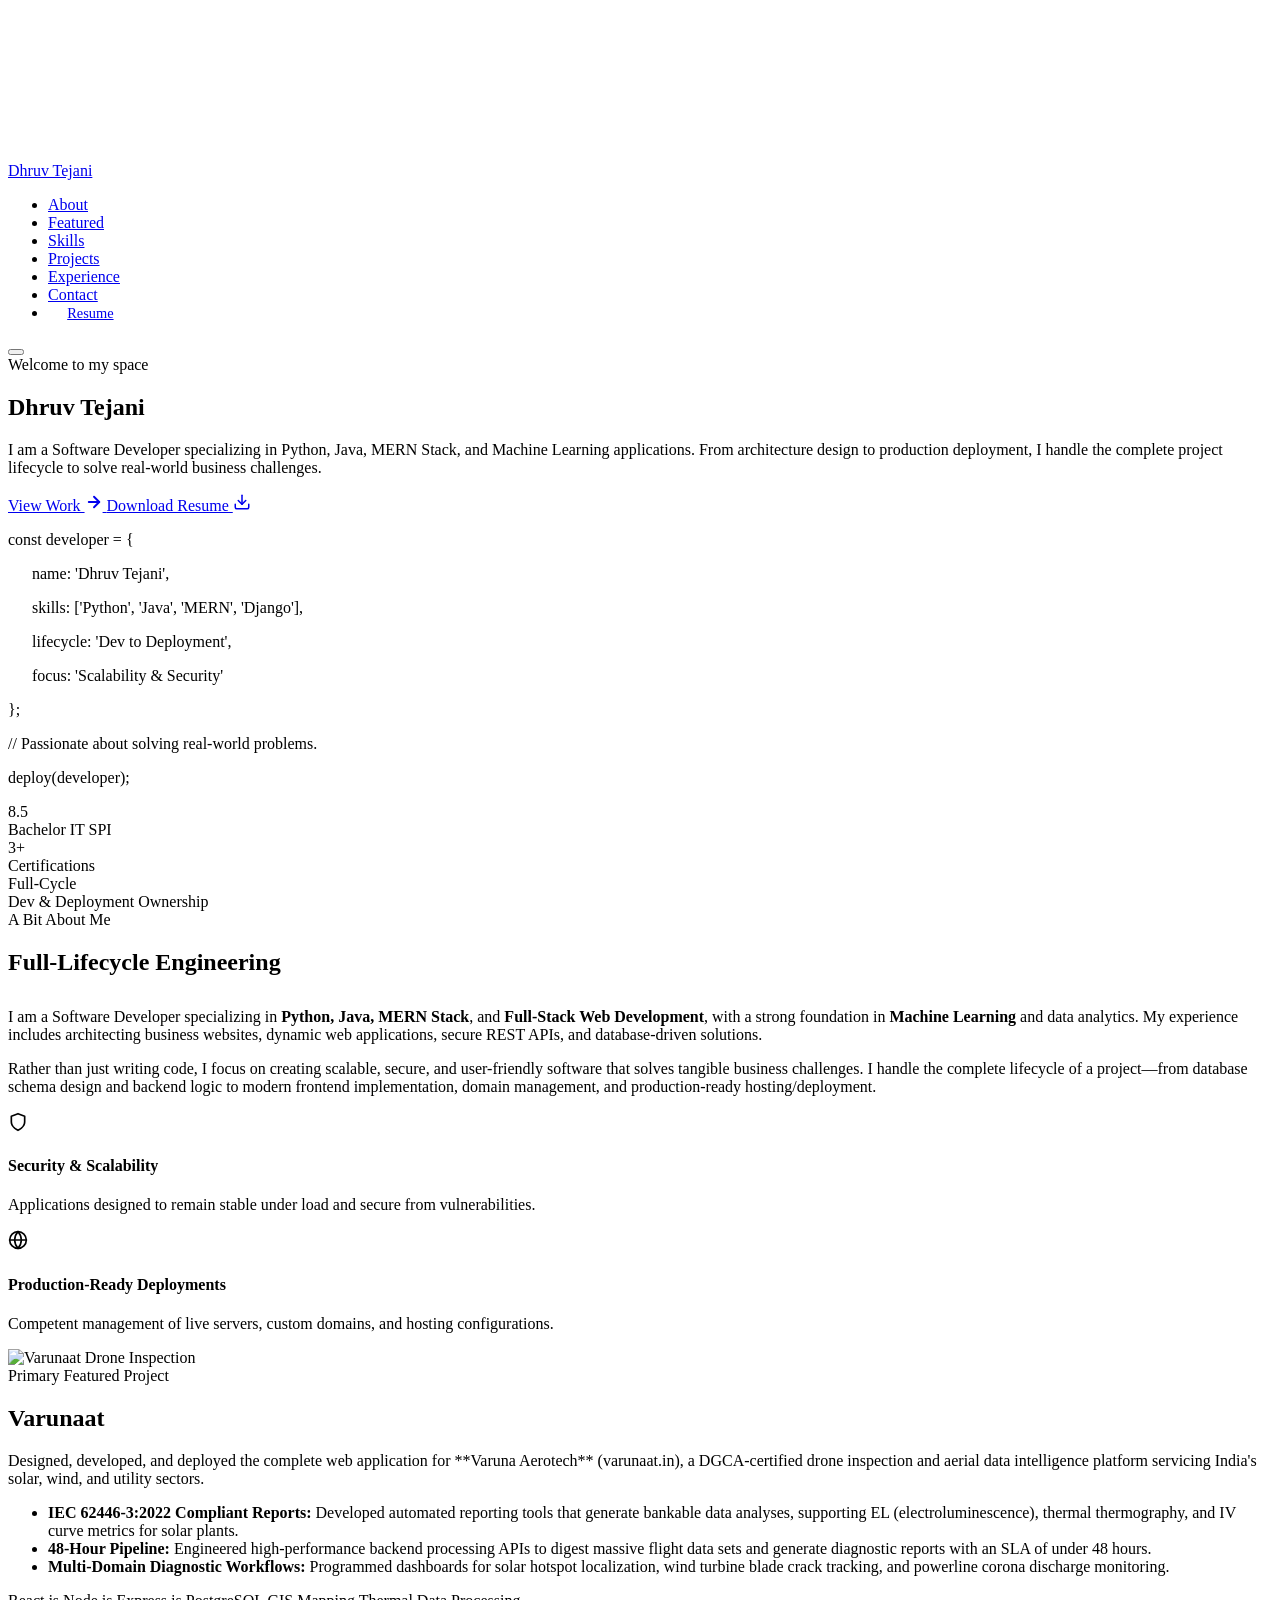
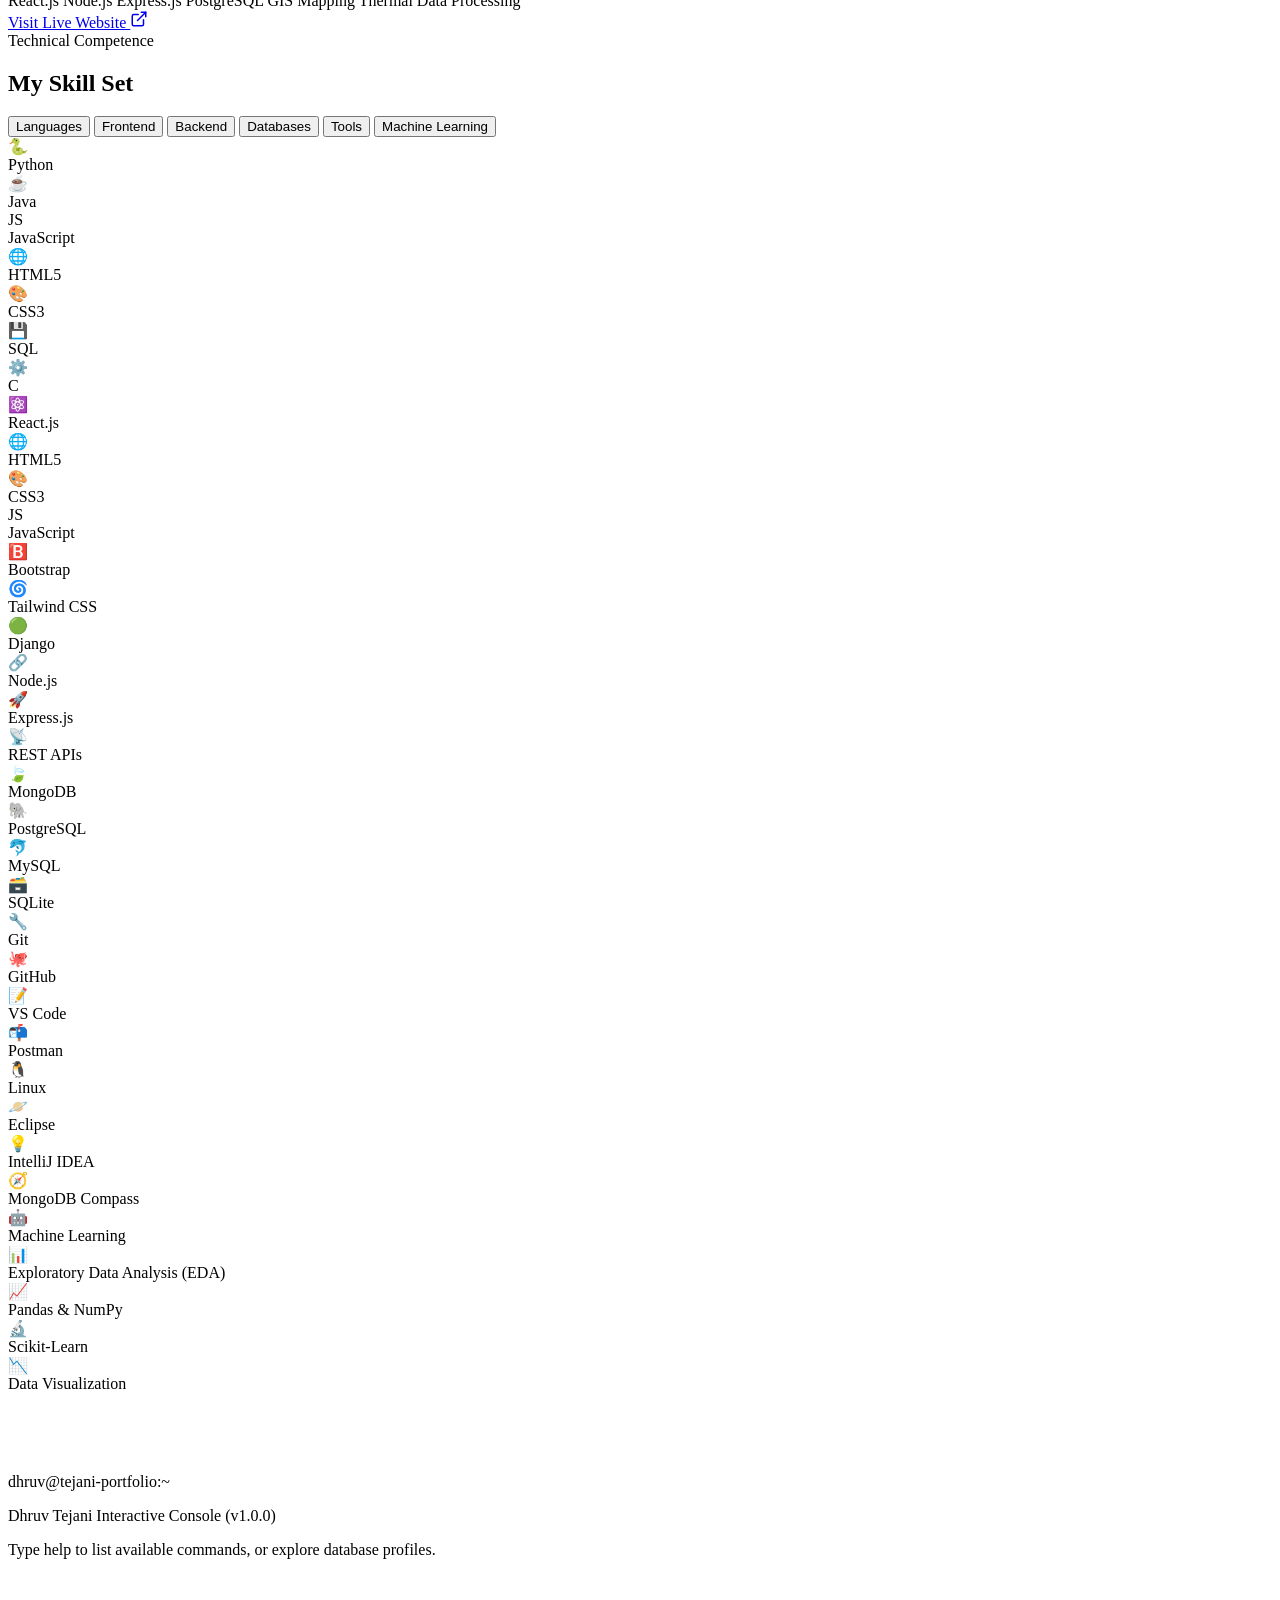
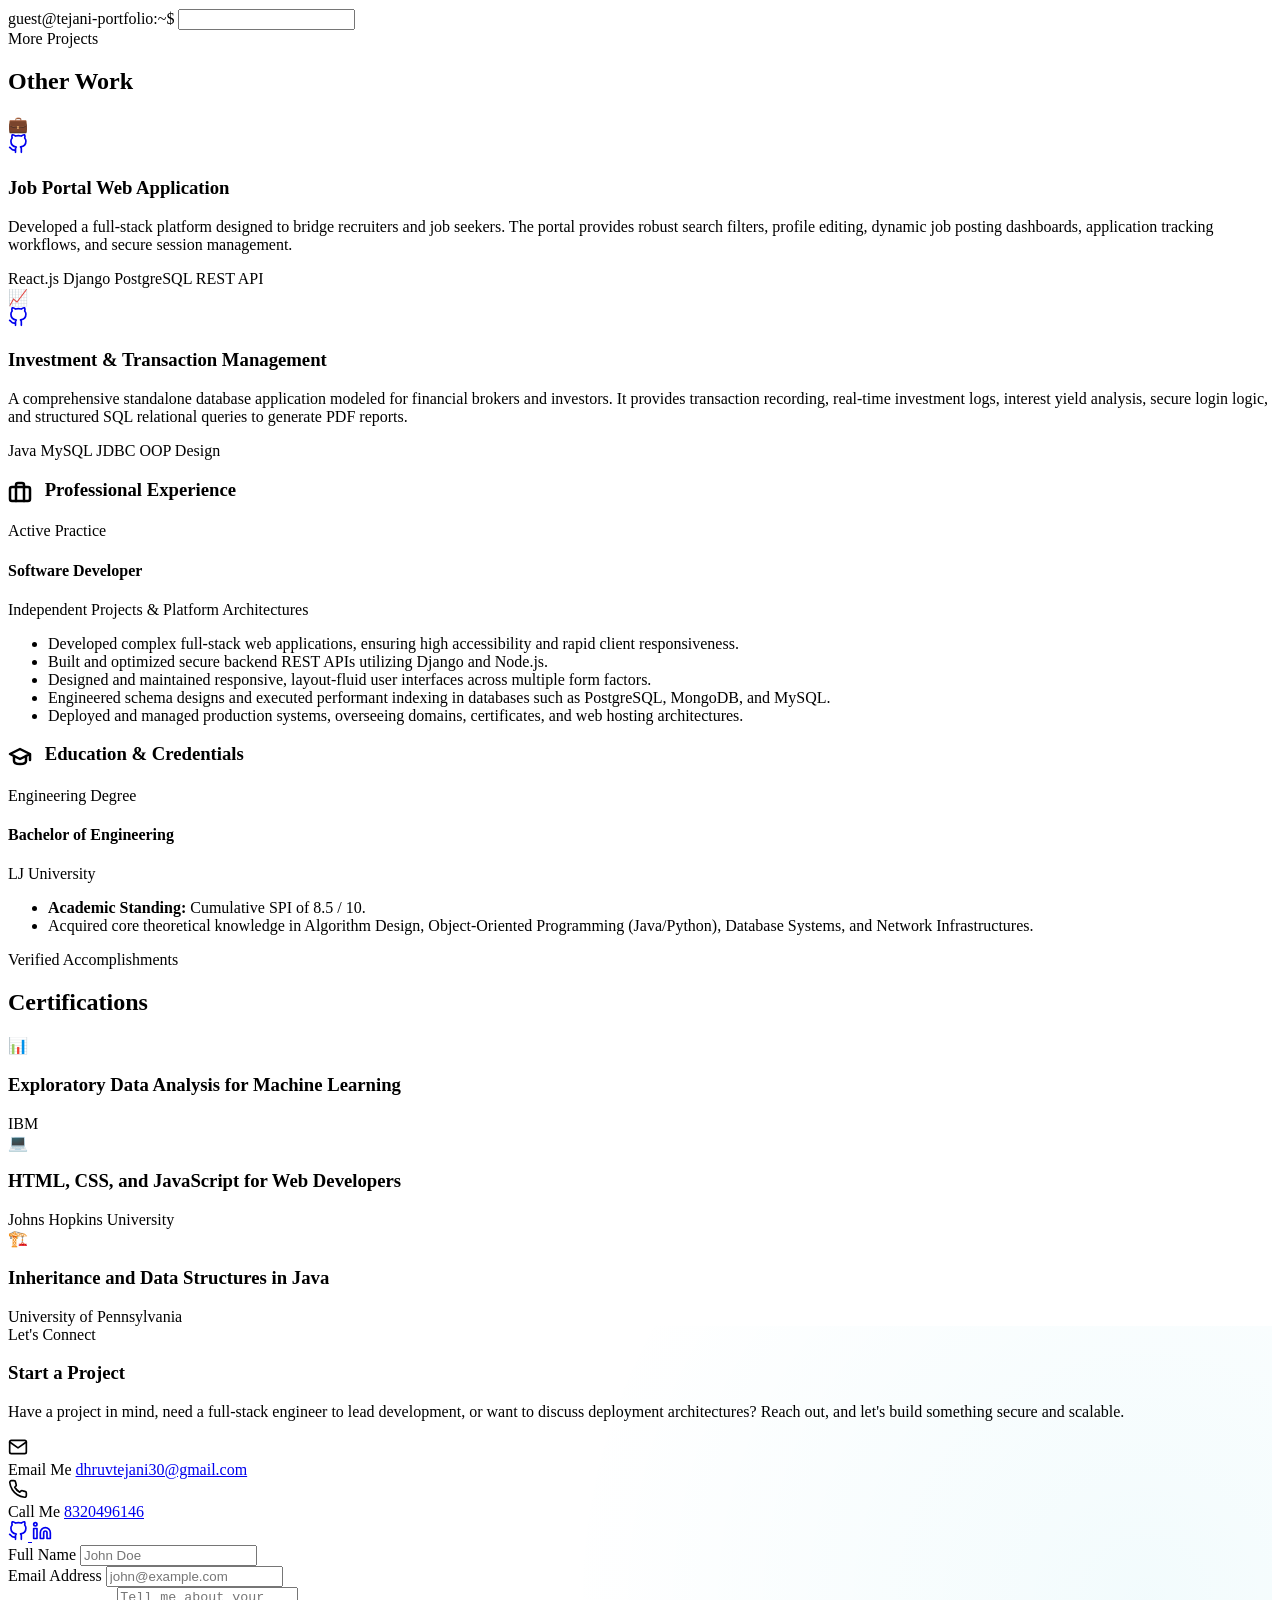
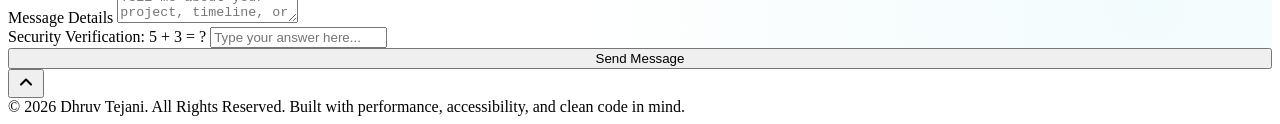
==== index.html @ b04ad843 "Add files via upload" ====
<!DOCTYPE html>
<html lang="en">
<head>
  <meta charset="UTF-8">
  <meta name="viewport" content="width=device-width, initial-scale=1.0">
  <title>Dhruv Tejani | Software Developer | Python, Java, MERN Stack & Full-Stack</title>
  <meta name="description" content="Professional portfolio of Dhruv Tejani, a Software Developer specializing in Python, Java, MERN Stack, and full-stack web development. Featured project: Varunaat.in drone inspection platform.">
  <meta name="keywords" content="Dhruv Tejani, Software Developer, Python Developer, Java Developer, MERN Stack Developer, Full-Stack, Web Development, Varunaat, Portfolio">
  <meta name="author" content="Dhruv Tejani">
  
  <!-- CSS Stylesheet -->
  <link rel="stylesheet" href="css/style.css">
</head>
<body>

  <!-- Interactive Canvas Particle Field -->
  <canvas id="particle-canvas"></canvas>

  <!-- Custom Cursor Elements -->
  <div class="custom-cursor"></div>
  <div class="custom-cursor-dot"></div>

  <!-- Background Decorative Blobs -->
  <div class="decor-blob blob-1"></div>
  <div class="decor-blob blob-2"></div>
  <div class="decor-blob blob-3"></div>

  <!-- Header / Navigation -->
  <header class="header bg-blur" id="header">
    <div class="container nav-container">
      <a href="#hero" class="logo">
        Dhruv Tejani<span class="logo-dot"></span>
      </a>
      
      <nav>
        <ul class="nav-links">
          <li><a href="#about" class="nav-link">About</a></li>
          <li><a href="#featured-project" class="nav-link">Featured</a></li>
          <li><a href="#skills" class="nav-link">Skills</a></li>
          <li><a href="#projects" class="nav-link">Projects</a></li>
          <li><a href="#experience" class="nav-link">Experience</a></li>
          <li><a href="#contact" class="nav-link">Contact</a></li>
          <li><a href="resume.html" target="_blank" class="btn btn-secondary" style="padding: 0.5rem 1.2rem; font-size: 0.9rem;">Resume</a></li>
        </ul>
      </nav>
      
      <button class="nav-toggle" aria-label="Toggle Navigation">
        <span></span>
        <span></span>
        <span></span>
      </button>
    </div>
  </header>

  <!-- Hero Section -->
  <section class="hero" id="hero">
    <div class="container hero-grid">
      <div class="hero-content reveal">
        <div class="hero-greeting">Welcome to my space</div>
        <h1 class="hero-name">Dhruv Tejani</h1>
        <div class="hero-title-scroller"></div>
        <p class="hero-description">
          I am a Software Developer specializing in Python, Java, MERN Stack, and Machine Learning applications. From architecture design to production deployment, I handle the complete project lifecycle to solve real-world business challenges.
        </p>
        <div class="hero-ctas">
          <a href="#featured-project" class="btn btn-primary">
            View Work
            <svg width="18" height="18" viewBox="0 0 24 24" fill="none" stroke="currentColor" stroke-width="2.5" stroke-linecap="round" stroke-linejoin="round" class="btn-icon"><line x1="5" y1="12" x2="19" y2="12"></line><polyline points="12 5 19 12 12 19"></polyline></svg>
          </a>
          <a href="assets/dhruv_tejani_resume.pdf" download="Dhruv_Tejani_Resume.pdf" class="btn btn-secondary">
            Download Resume
            <svg width="18" height="18" viewBox="0 0 24 24" fill="none" stroke="currentColor" stroke-width="2" stroke-linecap="round" stroke-linejoin="round" class="btn-icon"><path d="M21 15v4a2 2 0 0 1-2 2H5a2 2 0 0 1-2-2v-4"></path><polyline points="7 10 12 15 17 10"></polyline><line x1="12" y1="15" x2="12" y2="3"></line></svg>
          </a>
        </div>
      </div>
      
      <div class="hero-visual reveal" style="transition-delay: 0.2s;">
        <div class="hero-glow-circle"></div>
        <div class="hero-graphic-card">
          <div class="card-header-mock">
            <span></span><span></span><span></span>
          </div>
          <div class="code-mock">
            <p><span class="keyword">const</span> developer = {</p>
            <p style="padding-left: 1.5rem;"><span class="variable">name</span>: <span class="string">'Dhruv Tejani'</span>,</p>
            <p style="padding-left: 1.5rem;"><span class="variable">skills</span>: [<span class="string">'Python'</span>, <span class="string">'Java'</span>, <span class="string">'MERN'</span>, <span class="string">'Django'</span>],</p>
            <p style="padding-left: 1.5rem;"><span class="variable">lifecycle</span>: <span class="string">'Dev to Deployment'</span>,</p>
            <p style="padding-left: 1.5rem;"><span class="variable">focus</span>: <span class="string">'Scalability &amp; Security'</span></p>
            <p>};</p>
            <p class="comment" style="margin-top: 1rem;">// Passionate about solving real-world problems.</p>
            <p class="keyword" style="margin-top: 0.5rem;">deploy<span style="color: var(--text-primary);">(developer);</span></p>
          </div>
        </div>
      </div>
    </div>
  </section>

  <!-- About Me Section -->
  <section class="section" id="about">
    <div class="container about-grid">
      <div class="about-visual reveal">
        <div class="about-card">
          <div class="about-stats">
            <div class="stat-item">
              <div class="stat-number">8.5</div>
              <div class="stat-label">Bachelor IT SPI</div>
            </div>
            <div class="stat-item">
              <div class="stat-number">3+</div>
              <div class="stat-label">Certifications</div>
            </div>
            <div class="stat-item" style="grid-column: span 2;">
              <div class="stat-number">Full-Cycle</div>
              <div class="stat-label">Dev &amp; Deployment Ownership</div>
            </div>
          </div>
        </div>
      </div>
      
      <div class="about-content reveal" style="transition-delay: 0.2s;">
        <div class="section-subtitle">A Bit About Me</div>
        <h2 class="section-title" style="margin-bottom: 2rem;">Full-Lifecycle Engineering</h2>
        <div class="about-text">
          <p>
            I am a Software Developer specializing in <strong>Python, Java, MERN Stack</strong>, and <strong>Full-Stack Web Development</strong>, with a strong foundation in <strong>Machine Learning</strong> and data analytics. My experience includes architecting business websites, dynamic web applications, secure REST APIs, and database-driven solutions.
          </p>
          <p>
            Rather than just writing code, I focus on creating scalable, secure, and user-friendly software that solves tangible business challenges. I handle the complete lifecycle of a project—from database schema design and backend logic to modern frontend implementation, domain management, and production-ready hosting/deployment.
          </p>
        </div>
        
        <div class="about-highlights">
          <div class="highlight-item">
            <div class="highlight-icon">
              <svg width="20" height="20" viewBox="0 0 24 24" fill="none" stroke="currentColor" stroke-width="2" stroke-linecap="round" stroke-linejoin="round"><path d="M12 22s8-4 8-10V5l-8-3-8 3v7c0 6 8 10 8 10z"></path></svg>
            </div>
            <div class="highlight-content">
              <h4>Security &amp; Scalability</h4>
              <p>Applications designed to remain stable under load and secure from vulnerabilities.</p>
            </div>
          </div>
          <div class="highlight-item">
            <div class="highlight-icon">
              <svg width="20" height="20" viewBox="0 0 24 24" fill="none" stroke="currentColor" stroke-width="2" stroke-linecap="round" stroke-linejoin="round"><circle cx="12" cy="12" r="10"></circle><line x1="2" y1="12" x2="22" y2="12"></line><path d="M12 2a15.3 15.3 0 0 1 4 10 15.3 15.3 0 0 1-4 10 15.3 15.3 0 0 1-4-10 15.3 15.3 0 0 1 4-10z"></path></svg>
            </div>
            <div class="highlight-content">
              <h4>Production-Ready Deployments</h4>
              <p>Competent management of live servers, custom domains, and hosting configurations.</p>
            </div>
          </div>
        </div>
      </div>
    </div>
  </section>

  <!-- Featured Project (Varunaat) -->
  <section class="section featured-project" id="featured-project">
    <div class="container featured-grid">
      <div class="featured-visual reveal">
        <div class="featured-glow"></div>
        <div class="featured-mockup-wrapper interactive-image-wrapper">
          <img src="assets/varunaat_showcase.png" alt="Varunaat Drone Inspection" class="featured-mockup">
          
          <!-- Hotspots -->
          <div class="hotspot-node" style="top: 30%; left: 35%;" data-tooltip="Thermal vision analytics: Processes raw infrared frame matrices in real-time.">
            <span class="hotspot-pulse"></span>
            <span class="hotspot-dot"></span>
          </div>
          <div class="hotspot-node" style="top: 25%; left: 74%;" data-tooltip="Blade diagnostics: Computer vision algorithms to inspect wind turbines.">
            <span class="hotspot-pulse"></span>
            <span class="hotspot-dot"></span>
          </div>
          <div class="hotspot-node" style="top: 75%; left: 45%;" data-tooltip="IEC 62446-3: Telemetry aggregation pipeline with spatial PostgreSQL triggers.">
            <span class="hotspot-pulse"></span>
            <span class="hotspot-dot"></span>
          </div>
        </div>
      </div>
      
      <div class="featured-content reveal" style="transition-delay: 0.2s;">
        <span class="featured-tag">Primary Featured Project</span>
        <h2 class="featured-title">Varunaat</h2>
        <p class="featured-description">
          Designed, developed, and deployed the complete web application for **Varuna Aerotech** (varunaat.in), a DGCA-certified drone inspection and aerial data intelligence platform servicing India's solar, wind, and utility sectors.
        </p>
        
        <ul class="featured-bullets">
          <li><strong>IEC 62446-3:2022 Compliant Reports:</strong> Developed automated reporting tools that generate bankable data analyses, supporting EL (electroluminescence), thermal thermography, and IV curve metrics for solar plants.</li>
          <li><strong>48-Hour Pipeline:</strong> Engineered high-performance backend processing APIs to digest massive flight data sets and generate diagnostic reports with an SLA of under 48 hours.</li>
          <li><strong>Multi-Domain Diagnostic Workflows:</strong> Programmed dashboards for solar hotspot localization, wind turbine blade crack tracking, and powerline corona discharge monitoring.</li>
        </ul>
        
        <div class="featured-tech">
          <span class="tech-tag">React.js</span>
          <span class="tech-tag">Node.js</span>
          <span class="tech-tag">Express.js</span>
          <span class="tech-tag">PostgreSQL</span>
          <span class="tech-tag">GIS Mapping</span>
          <span class="tech-tag">Thermal Data Processing</span>
        </div>
        
        <div class="hero-ctas">
          <a href="https://varunaat.in" target="_blank" class="btn btn-primary">
            Visit Live Website
            <svg width="18" height="18" viewBox="0 0 24 24" fill="none" stroke="currentColor" stroke-width="2" stroke-linecap="round" stroke-linejoin="round" class="btn-icon"><path d="M18 13v6a2 2 0 0 1-2 2H5a2 2 0 0 1-2-2V8a2 2 0 0 1 2-2h6"></path><polyline points="15 3 21 3 21 9"></polyline><line x1="10" y1="14" x2="21" y2="3"></line></svg>
          </a>
        </div>
      </div>
    </div>
  </section>

  <!-- Skills Section -->
  <section class="section" id="skills">
    <div class="container reveal">
      <div class="section-title-wrapper">
        <span class="section-subtitle">Technical Competence</span>
        <h2 class="section-title">My Skill Set</h2>
      </div>
      
      <div class="skills-container">
        <!-- Tabs Header -->
        <div class="skills-tabs">
          <button class="skills-tab-btn active" data-category="languages">Languages</button>
          <button class="skills-tab-btn" data-category="frontend">Frontend</button>
          <button class="skills-tab-btn" data-category="backend">Backend</button>
          <button class="skills-tab-btn" data-category="databases">Databases</button>
          <button class="skills-tab-btn" data-category="tools">Tools</button>
          <button class="skills-tab-btn" data-category="machine-learning">Machine Learning</button>
        </div>
        
        <!-- Tab Panels -->
        <!-- Languages -->
        <div class="skills-panel active" id="skills-languages">
          <div class="skill-card">
            <div class="skill-icon">🐍</div>
            <span class="skill-name">Python</span>
          </div>
          <div class="skill-card">
            <div class="skill-icon">☕</div>
            <span class="skill-name">Java</span>
          </div>
          <div class="skill-card">
            <div class="skill-icon">JS</div>
            <span class="skill-name">JavaScript</span>
          </div>
          <div class="skill-card">
            <div class="skill-icon">🌐</div>
            <span class="skill-name">HTML5</span>
          </div>
          <div class="skill-card">
            <div class="skill-icon">🎨</div>
            <span class="skill-name">CSS3</span>
          </div>
          <div class="skill-card">
            <div class="skill-icon">💾</div>
            <span class="skill-name">SQL</span>
          </div>
          <div class="skill-card">
            <div class="skill-icon">⚙️</div>
            <span class="skill-name">C</span>
          </div>
        </div>
        
        <!-- Frontend -->
        <div class="skills-panel" id="skills-frontend">
          <div class="skill-card">
            <div class="skill-icon">⚛️</div>
            <span class="skill-name">React.js</span>
          </div>
          <div class="skill-card">
            <div class="skill-icon">🌐</div>
            <span class="skill-name">HTML5</span>
          </div>
          <div class="skill-card">
            <div class="skill-icon">🎨</div>
            <span class="skill-name">CSS3</span>
          </div>
          <div class="skill-card">
            <div class="skill-icon">JS</div>
            <span class="skill-name">JavaScript</span>
          </div>
          <div class="skill-card">
            <div class="skill-icon">🅱️</div>
            <span class="skill-name">Bootstrap</span>
          </div>
          <div class="skill-card">
            <div class="skill-icon">🌀</div>
            <span class="skill-name">Tailwind CSS</span>
          </div>
        </div>
        
        <!-- Backend -->
        <div class="skills-panel" id="skills-backend">
          <div class="skill-card">
            <div class="skill-icon">🟢</div>
            <span class="skill-name">Django</span>
          </div>
          <div class="skill-card">
            <div class="skill-icon">🔗</div>
            <span class="skill-name">Node.js</span>
          </div>
          <div class="skill-card">
            <div class="skill-icon">🚀</div>
            <span class="skill-name">Express.js</span>
          </div>
          <div class="skill-card">
            <div class="skill-icon">📡</div>
            <span class="skill-name">REST APIs</span>
          </div>
        </div>
        
        <!-- Databases -->
        <div class="skills-panel" id="skills-databases">
          <div class="skill-card">
            <div class="skill-icon">🍃</div>
            <span class="skill-name">MongoDB</span>
          </div>
          <div class="skill-card">
            <div class="skill-icon">🐘</div>
            <span class="skill-name">PostgreSQL</span>
          </div>
          <div class="skill-card">
            <div class="skill-icon">🐬</div>
            <span class="skill-name">MySQL</span>
          </div>
          <div class="skill-card">
            <div class="skill-icon">🗃️</div>
            <span class="skill-name">SQLite</span>
          </div>
        </div>
        
        <!-- Tools -->
        <div class="skills-panel" id="skills-tools">
          <div class="skill-card">
            <div class="skill-icon">🔧</div>
            <span class="skill-name">Git</span>
          </div>
          <div class="skill-card">
            <div class="skill-icon">🐙</div>
            <span class="skill-name">GitHub</span>
          </div>
          <div class="skill-card">
            <div class="skill-icon">📝</div>
            <span class="skill-name">VS Code</span>
          </div>
          <div class="skill-card">
            <div class="skill-icon">📬</div>
            <span class="skill-name">Postman</span>
          </div>
          <div class="skill-card">
            <div class="skill-icon">🐧</div>
            <span class="skill-name">Linux</span>
          </div>
          <div class="skill-card">
            <div class="skill-icon">🪐</div>
            <span class="skill-name">Eclipse</span>
          </div>
          <div class="skill-card">
            <div class="skill-icon">💡</div>
            <span class="skill-name">IntelliJ IDEA</span>
          </div>
          <div class="skill-card">
            <div class="skill-icon">🧭</div>
            <span class="skill-name">MongoDB Compass</span>
          </div>
        </div>
        
        <!-- Machine Learning -->
        <div class="skills-panel" id="skills-machine-learning">
          <div class="skill-card">
            <div class="skill-icon">🤖</div>
            <span class="skill-name">Machine Learning</span>
          </div>
          <div class="skill-card">
            <div class="skill-icon">📊</div>
            <span class="skill-name">Exploratory Data Analysis (EDA)</span>
          </div>
          <div class="skill-card">
            <div class="skill-icon">📈</div>
            <span class="skill-name">Pandas &amp; NumPy</span>
          </div>
          <div class="skill-card">
            <div class="skill-icon">🔬</div>
            <span class="skill-name">Scikit-Learn</span>
          </div>
          <div class="skill-card">
            <div class="skill-icon">📉</div>
            <span class="skill-name">Data Visualization</span>
          </div>
        </div>
      </div>
      
      <!-- Interactive CLI Terminal emulator -->
      <div class="terminal-wrapper reveal" style="margin-top: 5rem;">
        <div class="terminal-header">
          <div class="terminal-buttons">
            <span></span><span></span><span></span>
          </div>
          <div class="terminal-title">dhruv@tejani-portfolio:~</div>
        </div>
        <div class="terminal-body" id="cli-terminal-body">
          <div class="terminal-output" id="cli-terminal-output">
            <p class="terminal-welcome">Dhruv Tejani Interactive Console (v1.0.0)</p>
            <p class="terminal-welcome-sub">Type <span class="cmd-hl">help</span> to list available commands, or explore database profiles.</p>
            <p>&nbsp;</p>
          </div>
          <div class="terminal-input-line">
            <span class="terminal-prompt">guest@tejani-portfolio:~$</span>
            <input type="text" id="cli-terminal-input" autocomplete="off" spellcheck="false" aria-label="Terminal Input">
          </div>
        </div>
      </div>
    </div>
  </section>

  <!-- Other Projects Section -->
  <section class="section" id="projects">
    <div class="container reveal">
      <div class="section-title-wrapper">
        <span class="section-subtitle">More Projects</span>
        <h2 class="section-title">Other Work</h2>
      </div>
      
      <div class="projects-grid">
        <!-- Project Card 1: Job Portal -->
        <div class="project-card">
          <div>
            <div class="project-header">
              <div class="project-icon">💼</div>
              <div class="project-links">
                <a href="https://github.com" target="_blank" class="project-link" aria-label="GitHub Repository">
                  <svg width="20" height="20" viewBox="0 0 24 24" fill="none" stroke="currentColor" stroke-width="2" stroke-linecap="round" stroke-linejoin="round"><path d="M9 19c-5 1.5-5-2.5-7-3m14 6v-3.87a3.37 3.37 0 0 0-.94-2.61c3.14-.35 6.44-1.54 6.44-7A5.44 5.44 0 0 0 20 4.77 5.07 5.07 0 0 0 19.91 1S18.73.65 16 2.48a13.38 13.38 0 0 0-7 0C6.27.65 5.09 1 5.09 1A5.07 5.07 0 0 0 5 4.77a5.44 5.44 0 0 0-1.5 3.78c0 5.42 3.3 6.61 6.44 7A3.37 3.37 0 0 0 9 18.13V22"></path></svg>
                </a>
              </div>
            </div>
            <h3 class="project-title">Job Portal Web Application</h3>
            <p class="project-description">
              Developed a full-stack platform designed to bridge recruiters and job seekers. The portal provides robust search filters, profile editing, dynamic job posting dashboards, application tracking workflows, and secure session management.
            </p>
          </div>
          
          <div class="project-tech">
            <span>React.js</span>
            <span>Django</span>
            <span>PostgreSQL</span>
            <span>REST API</span>
          </div>
        </div>
        
        <!-- Project Card 2: Investment System -->
        <div class="project-card">
          <div>
            <div class="project-header">
              <div class="project-icon">📈</div>
              <div class="project-links">
                <a href="https://github.com" target="_blank" class="project-link" aria-label="GitHub Repository">
                  <svg width="20" height="20" viewBox="0 0 24 24" fill="none" stroke="currentColor" stroke-width="2" stroke-linecap="round" stroke-linejoin="round"><path d="M9 19c-5 1.5-5-2.5-7-3m14 6v-3.87a3.37 3.37 0 0 0-.94-2.61c3.14-.35 6.44-1.54 6.44-7A5.44 5.44 0 0 0 20 4.77 5.07 5.07 0 0 0 19.91 1S18.73.65 16 2.48a13.38 13.38 0 0 0-7 0C6.27.65 5.09 1 5.09 1A5.07 5.07 0 0 0 5 4.77a5.44 5.44 0 0 0-1.5 3.78c0 5.42 3.3 6.61 6.44 7A3.37 3.37 0 0 0 9 18.13V22"></path></svg>
                </a>
              </div>
            </div>
            <h3 class="project-title">Investment &amp; Transaction Management</h3>
            <p class="project-description">
              A comprehensive standalone database application modeled for financial brokers and investors. It provides transaction recording, real-time investment logs, interest yield analysis, secure login logic, and structured SQL relational queries to generate PDF reports.
            </p>
          </div>
          
          <div class="project-tech">
            <span>Java</span>
            <span>MySQL</span>
            <span>JDBC</span>
            <span>OOP Design</span>
          </div>
        </div>
      </div>
    </div>
  </section>

  <!-- Experience & Education / Timeline Section -->
  <section class="section" id="experience">
    <div class="container timeline-grid reveal">
      <!-- Experience Column -->
      <div class="timeline-column">
        <h3>
          <svg width="24" height="24" viewBox="0 0 24 24" fill="none" stroke="currentColor" stroke-width="2.5" stroke-linecap="round" stroke-linejoin="round" style="color: var(--accent-cyan); display: inline-block; vertical-align: middle; margin-right: 0.5rem;"><rect x="2" y="7" width="20" height="14" rx="2" ry="2"></rect><path d="M16 21V5a2 2 0 0 0-2-2h-4a2 2 0 0 0-2 2v16"></path></svg>
          Professional Experience
        </h3>
        
        <div class="timeline-list">
          <div class="timeline-item">
            <div class="timeline-marker"></div>
            <div class="timeline-date">Active Practice</div>
            <h4 class="timeline-title">Software Developer</h4>
            <div class="timeline-subtitle">Independent Projects &amp; Platform Architectures</div>
            <ul class="timeline-detail">
              <li>Developed complex full-stack web applications, ensuring high accessibility and rapid client responsiveness.</li>
              <li>Built and optimized secure backend REST APIs utilizing Django and Node.js.</li>
              <li>Designed and maintained responsive, layout-fluid user interfaces across multiple form factors.</li>
              <li>Engineered schema designs and executed performant indexing in databases such as PostgreSQL, MongoDB, and MySQL.</li>
              <li>Deployed and managed production systems, overseeing domains, certificates, and web hosting architectures.</li>
            </ul>
          </div>
        </div>
      </div>
      
      <!-- Education Column -->
      <div class="timeline-column">
        <h3>
          <svg width="24" height="24" viewBox="0 0 24 24" fill="none" stroke="currentColor" stroke-width="2.5" stroke-linecap="round" stroke-linejoin="round" style="color: var(--accent-cyan); display: inline-block; vertical-align: middle; margin-right: 0.5rem;"><path d="M22 10v6M2 10l10-5 10 5-10 5z"></path><path d="M6 12v5c0 2 2 3 6 3s6-1 6-3v-5"></path></svg>
          Education &amp; Credentials
        </h3>
        
        <div class="timeline-list">
          <!-- Degree -->
          <div class="timeline-item">
            <div class="timeline-marker"></div>
            <div class="timeline-date">Engineering Degree</div>
            <h4 class="timeline-title">Bachelor of Engineering</h4>
            <div class="timeline-subtitle">LJ University</div>
            <ul class="timeline-detail">
              <li><strong>Academic Standing:</strong> Cumulative SPI of 8.5 / 10.</li>
              <li>Acquired core theoretical knowledge in Algorithm Design, Object-Oriented Programming (Java/Python), Database Systems, and Network Infrastructures.</li>
            </ul>
          </div>
        </div>
      </div>
    </div>
  </section>

  <!-- Certifications Section -->
  <section class="section" style="border-top: 1px solid var(--border-color);">
    <div class="container reveal">
      <div class="section-title-wrapper">
        <span class="section-subtitle">Verified Accomplishments</span>
        <h2 class="section-title">Certifications</h2>
      </div>
      
      <div class="certs-grid">
        <!-- Cert 1 -->
        <div class="cert-card">
          <div class="cert-badge">📊</div>
          <div>
            <h3 class="cert-title">Exploratory Data Analysis for Machine Learning</h3>
            <span class="cert-issuer">IBM</span>
          </div>
        </div>
        
        <!-- Cert 2 -->
        <div class="cert-card">
          <div class="cert-badge">💻</div>
          <div>
            <h3 class="cert-title">HTML, CSS, and JavaScript for Web Developers</h3>
            <span class="cert-issuer">Johns Hopkins University</span>
          </div>
        </div>
        
        <!-- Cert 3 -->
        <div class="cert-card">
          <div class="cert-badge">🏗️</div>
          <div>
            <h3 class="cert-title">Inheritance and Data Structures in Java</h3>
            <span class="cert-issuer">University of Pennsylvania</span>
          </div>
        </div>
      </div>
    </div>
  </section>

  <!-- Contact Section -->
  <section class="section" id="contact" style="background: radial-gradient(circle at 90% 80%, rgba(6, 182, 212, 0.05) 0%, transparent 50%); border-top: 1px solid var(--border-color);">
    <div class="container contact-grid reveal">
      
      <!-- Contact Info -->
      <div class="contact-info-wrapper">
        <div class="contact-intro">
          <div class="section-subtitle">Let's Connect</div>
          <h3>Start a Project</h3>
          <p>
            Have a project in mind, need a full-stack engineer to lead development, or want to discuss deployment architectures? Reach out, and let's build something secure and scalable.
          </p>
        </div>
        
        <div class="contact-details">
          <!-- Email -->
          <div class="contact-item">
            <div class="contact-item-icon">
              <svg width="20" height="20" viewBox="0 0 24 24" fill="none" stroke="currentColor" stroke-width="2" stroke-linecap="round" stroke-linejoin="round"><path d="M4 4h16c1.1 0 2 .9 2 2v12c0 1.1-.9 2-2 2H4c-1.1 0-2-.9-2-2V6c0-1.1.9-2 2-2z"></path><polyline points="22,6 12,13 2,6"></polyline></svg>
            </div>
            <div class="contact-item-text">
              <span>Email Me</span>
              <a href="mailto:dhruvtejani30@gmail.com">dhruvtejani30@gmail.com</a>
            </div>
          </div>
          
          <!-- Phone -->
          <div class="contact-item">
            <div class="contact-item-icon">
              <svg width="20" height="20" viewBox="0 0 24 24" fill="none" stroke="currentColor" stroke-width="2" stroke-linecap="round" stroke-linejoin="round"><path d="M22 16.92v3a2 2 0 0 1-2.18 2 19.79 19.79 0 0 1-8.63-3.07 19.5 19.5 0 0 1-6-6 19.79 19.79 0 0 1-3.07-8.67A2 2 0 0 1 4.11 2h3a2 2 0 0 1 2 1.72 12.84 12.84 0 0 0 .7 2.81 2 2 0 0 1-.45 2.11L8.09 9.91a16 16 0 0 0 6 6l1.27-1.27a2 2 0 0 1 2.11-.45 12.84 12.84 0 0 0 2.81.7A2 2 0 0 1 22 16.92z"></path></svg>
            </div>
            <div class="contact-item-text">
              <span>Call Me</span>
              <a href="tel:8320496146">8320496146</a>
            </div>
          </div>
        </div>
        
        <!-- Social Profiles -->
        <div class="contact-socials">
          <a href="https://github.com" target="_blank" class="social-link" aria-label="GitHub Profile">
            <svg width="20" height="20" viewBox="0 0 24 24" fill="none" stroke="currentColor" stroke-width="2" stroke-linecap="round" stroke-linejoin="round"><path d="M9 19c-5 1.5-5-2.5-7-3m14 6v-3.87a3.37 3.37 0 0 0-.94-2.61c3.14-.35 6.44-1.54 6.44-7A5.44 5.44 0 0 0 20 4.77 5.07 5.07 0 0 0 19.91 1S18.73.65 16 2.48a13.38 13.38 0 0 0-7 0C6.27.65 5.09 1 5.09 1A5.07 5.07 0 0 0 5 4.77a5.44 5.44 0 0 0-1.5 3.78c0 5.42 3.3 6.61 6.44 7A3.37 3.37 0 0 0 9 18.13V22"></path></svg>
          </a>
          <a href="https://www.linkedin.com/in/dhruv-tejani-379653378?utm_source=share_via&utm_content=profile&utm_medium=member_android" target="_blank" class="social-link" aria-label="LinkedIn Profile">
            <svg width="20" height="20" viewBox="0 0 24 24" fill="none" stroke="currentColor" stroke-width="2" stroke-linecap="round" stroke-linejoin="round"><path d="M16 8a6 6 0 0 1 6 6v7h-4v-7a2 2 0 0 0-2-2 2 2 0 0 0-2 2v7h-4v-7a6 6 0 0 1 6-6z"></path><rect x="2" y="9" width="4" height="12"></rect><circle cx="4" cy="4" r="2"></circle></svg>
          </a>
        </div>
      </div>
      
      <!-- Contact Form -->
      <div class="contact-form-wrapper">
        <form id="portfolio-contact-form" action="#" method="POST">
          <div class="form-group-row">
            <div class="form-group">
              <label for="form-name" class="form-label">Full Name</label>
              <input type="text" id="form-name" class="form-control" placeholder="John Doe" required>
            </div>
            <div class="form-group">
              <label for="form-email" class="form-label">Email Address</label>
              <input type="email" id="form-email" class="form-control" placeholder="john@example.com" required>
            </div>
          </div>
          
          <div class="form-group">
            <label for="form-message" class="form-label">Message Details</label>
            <textarea id="form-message" class="form-control" placeholder="Tell me about your project, timeline, or requirements..." required></textarea>
          </div>

          <!-- Security Verification Challenge -->
          <div class="form-group">
            <label for="form-security" class="form-label">Security Verification: <span id="security-question-label">5 + 3 = ?</span></label>
            <input type="text" id="form-security" class="form-control" placeholder="Type your answer here..." required>
          </div>
          
          <button type="submit" class="btn btn-primary" style="width: 100%;">Send Message</button>
          
          <!-- Mock submission loading & status container -->
          <div id="form-status-container" class="form-status"></div>
          
          <!-- Security Scan Logging Output -->
          <div id="security-scan-log" class="security-scan-log"></div>
        </form>
      </div>
      
    </div>
  </section>

  <!-- Footer -->
  <footer class="footer">
    <div class="container footer-content">
      <button class="scroll-top-btn" aria-label="Back to Top">
        <svg width="20" height="20" viewBox="0 0 24 24" fill="none" stroke="currentColor" stroke-width="2.5" stroke-linecap="round" stroke-linejoin="round"><polyline points="18 15 12 9 6 15"></polyline></svg>
      </button>
      <div class="footer-text">
        &copy; 2026 Dhruv Tejani. All Rights Reserved. Built with performance, accessibility, and clean code in mind.
      </div>
    </div>
  </footer>

  <!-- Scripts -->
  <script src="js/main.js"></script>
</body>
</html>
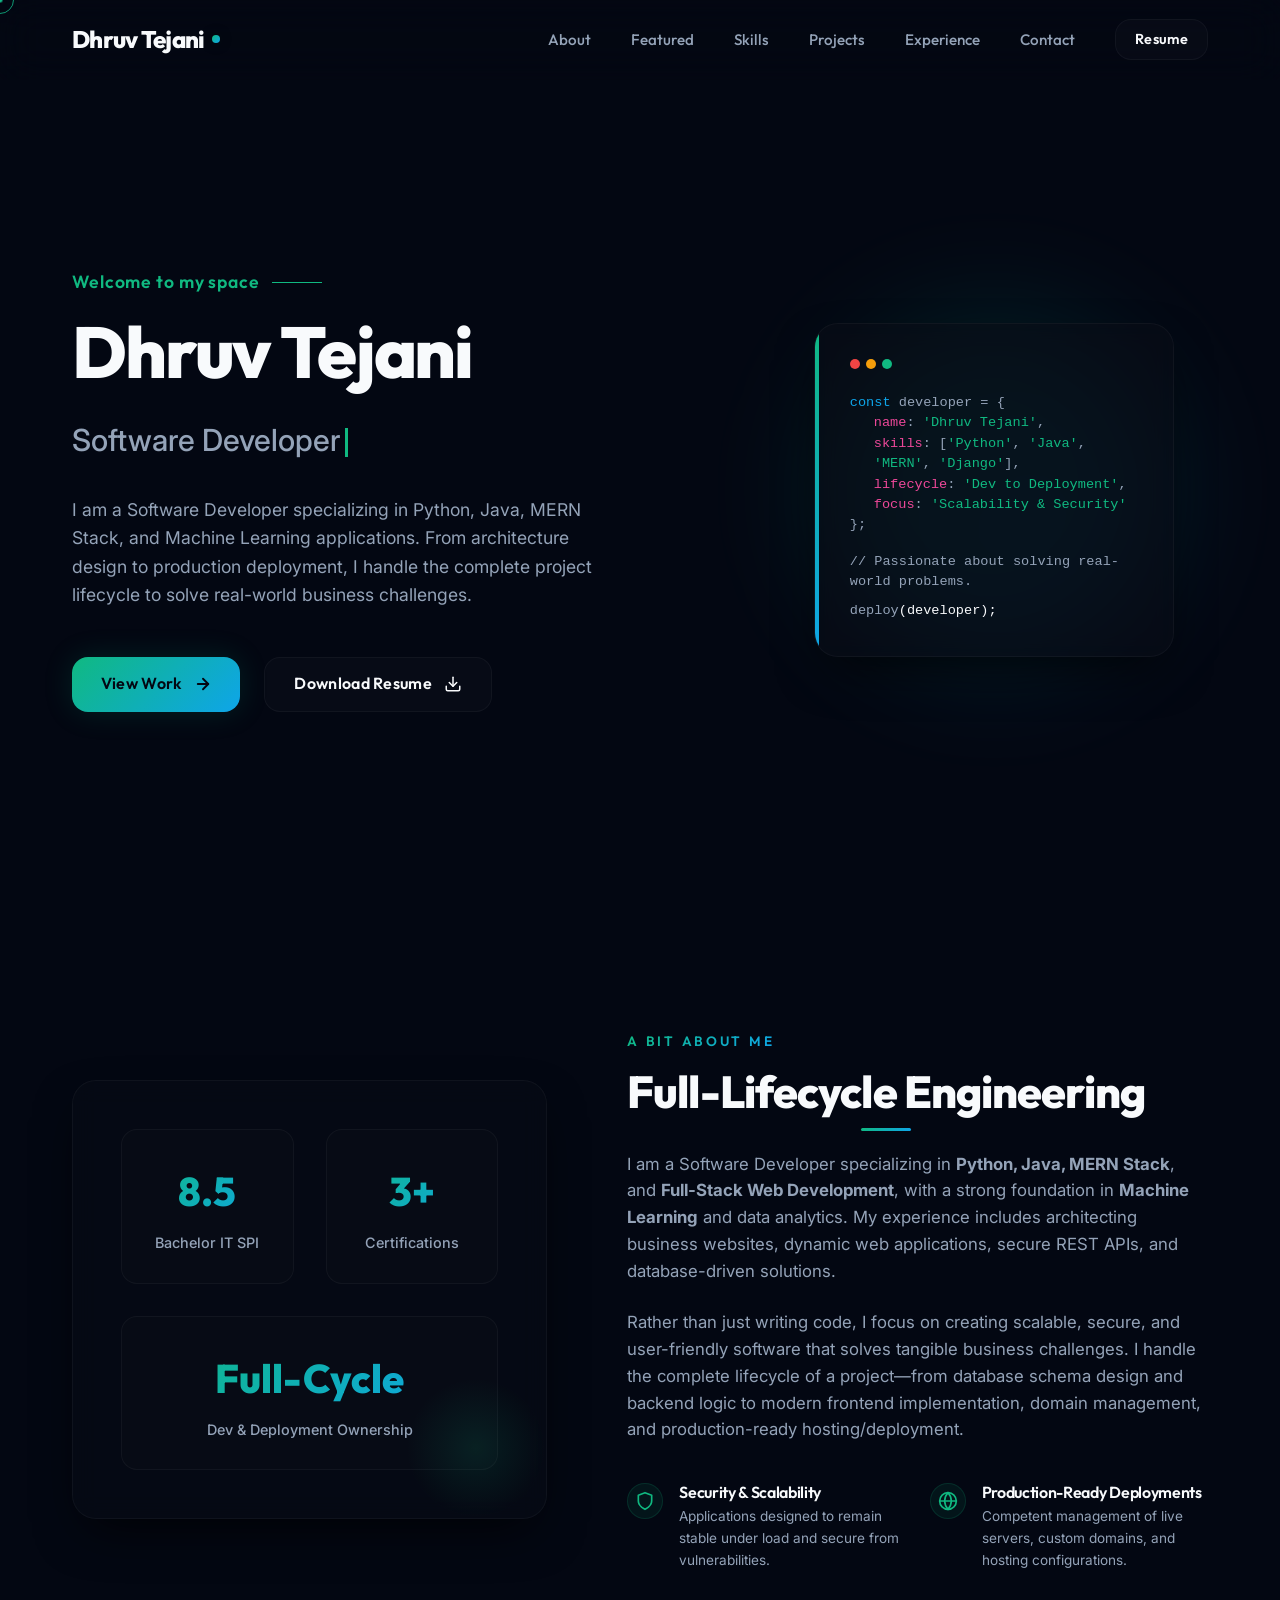
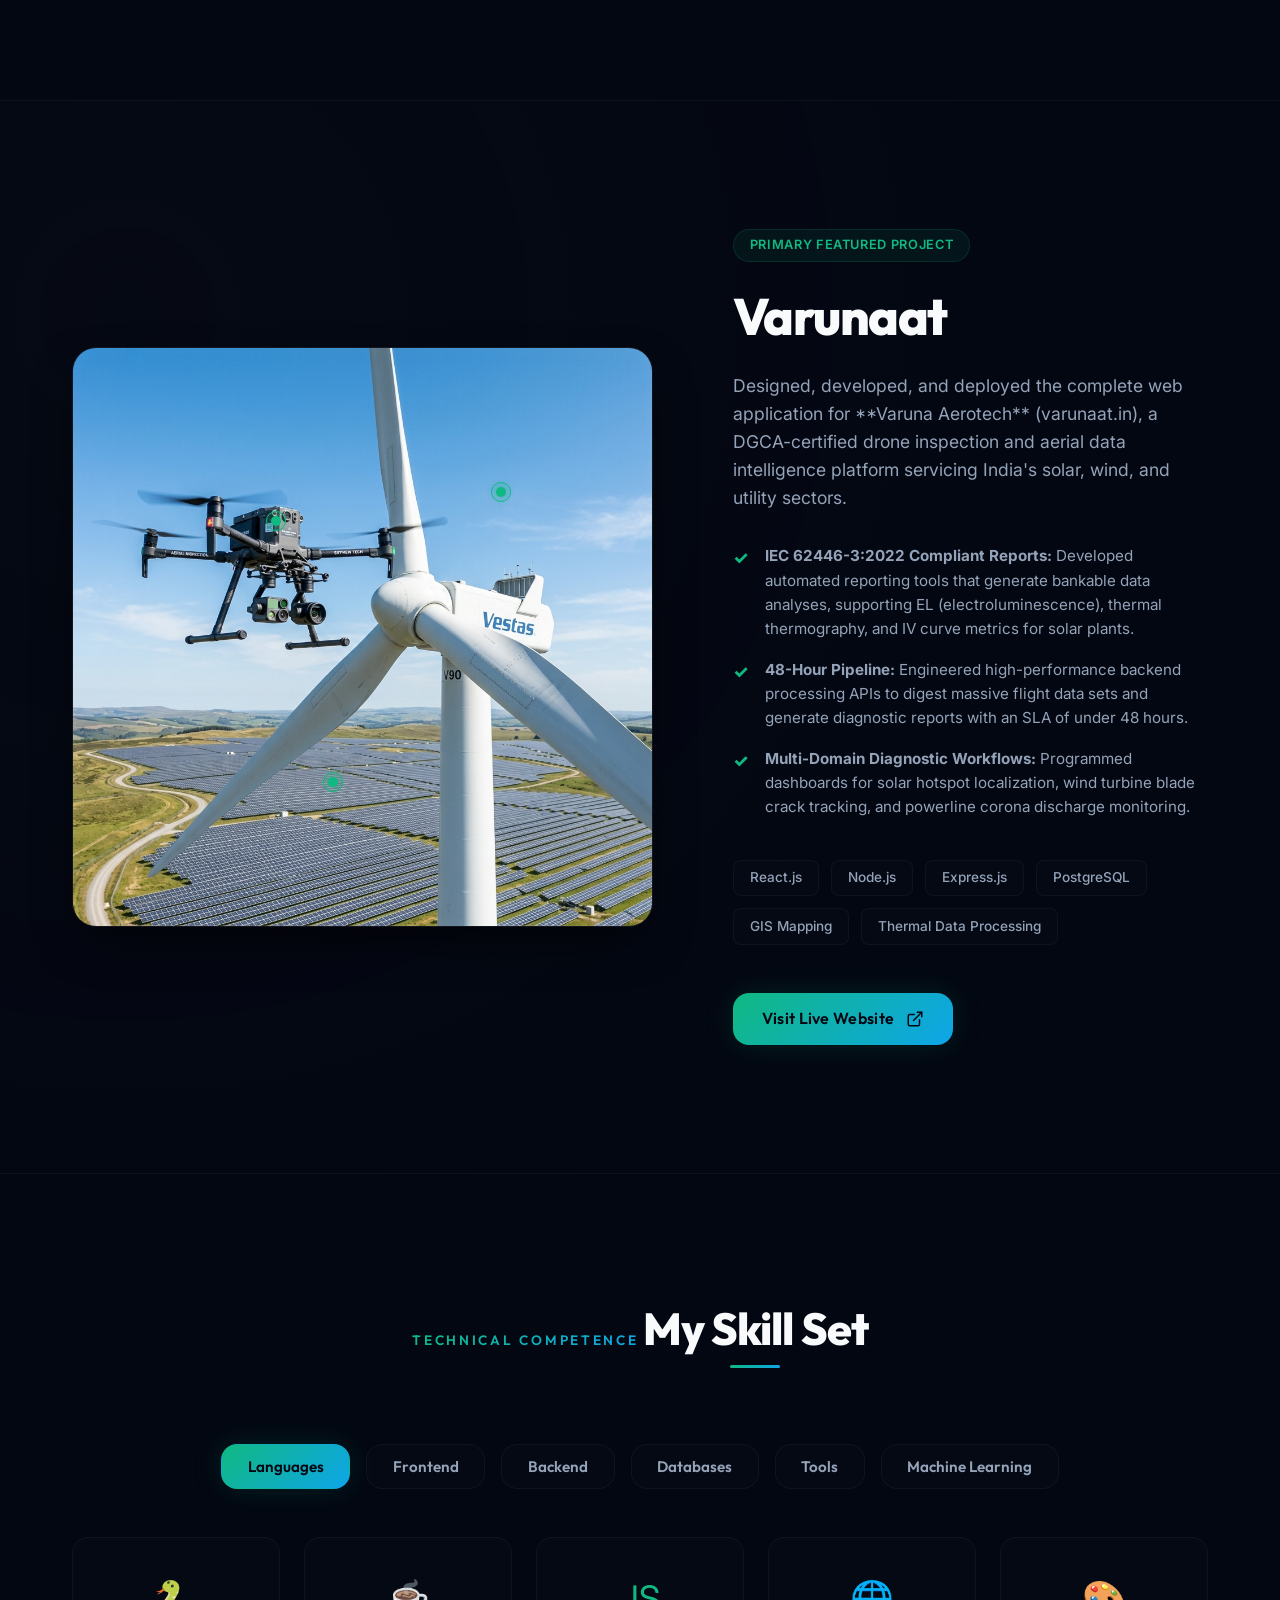
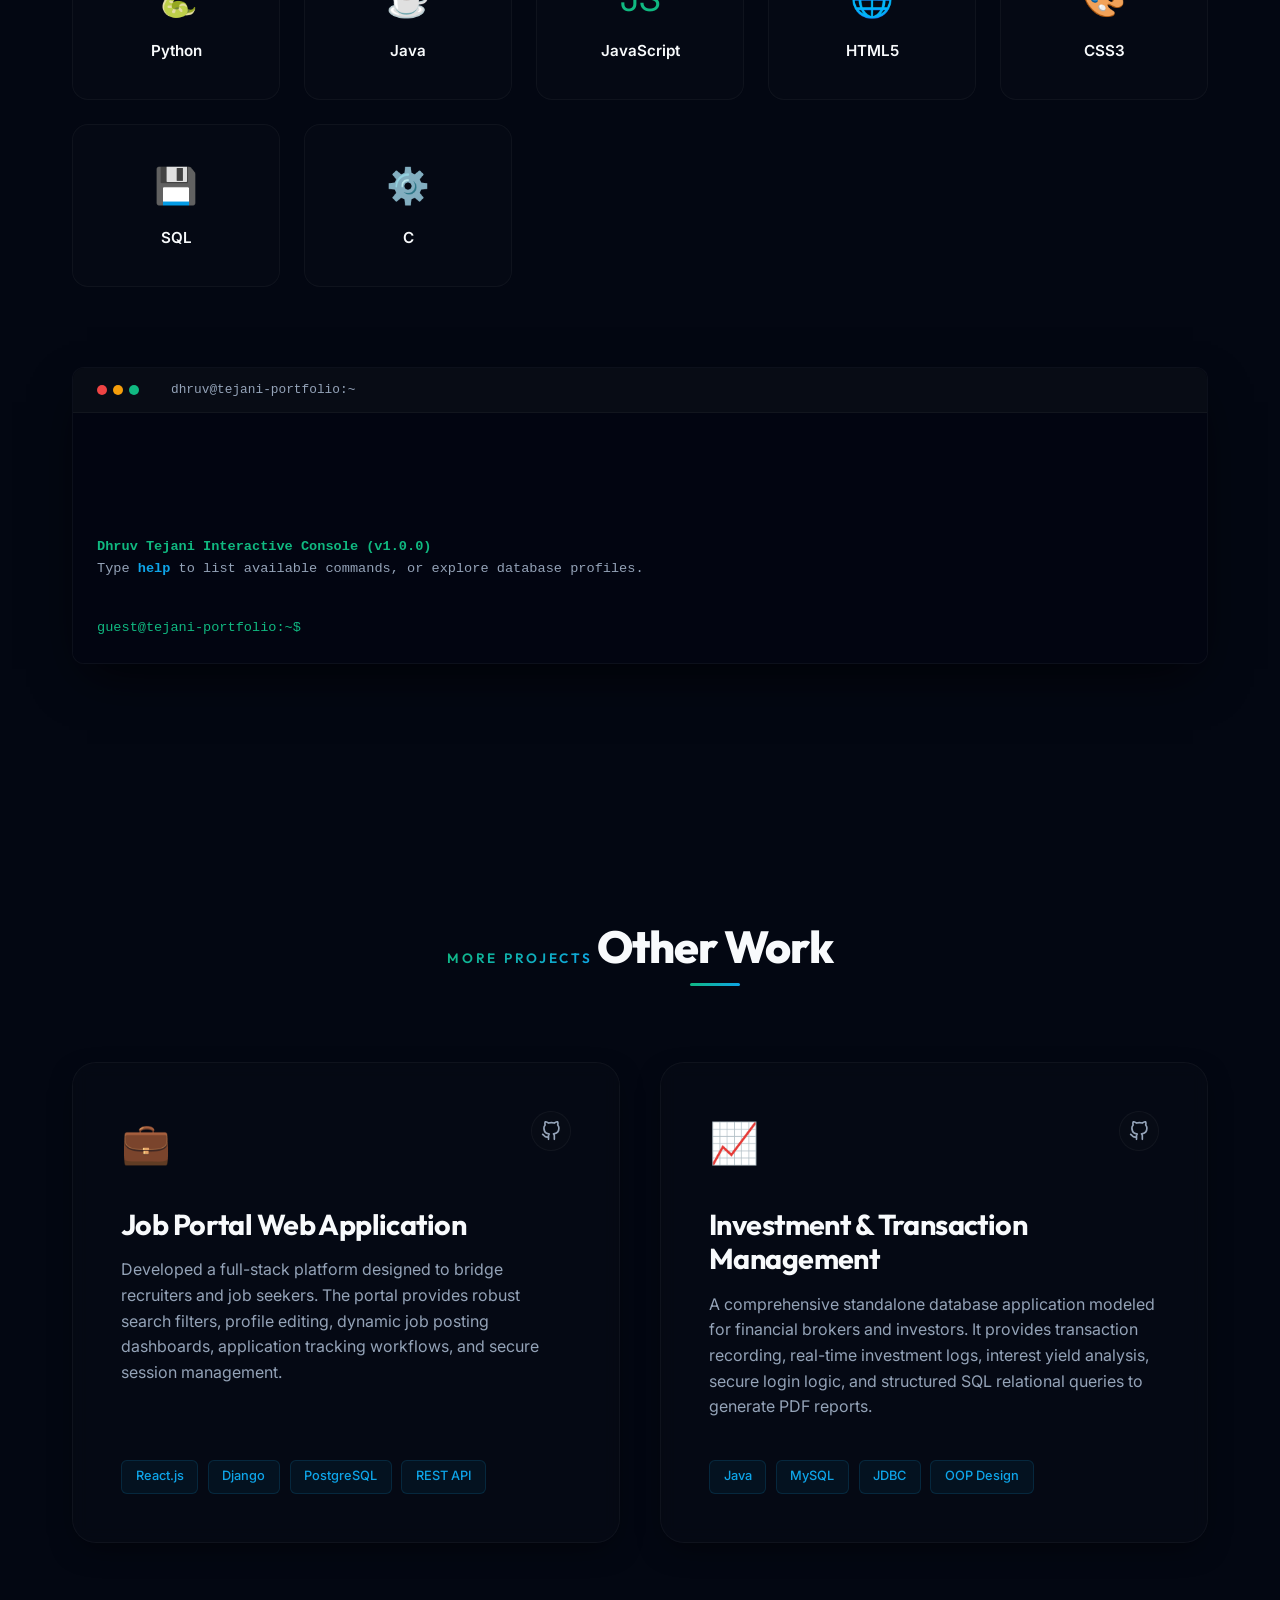
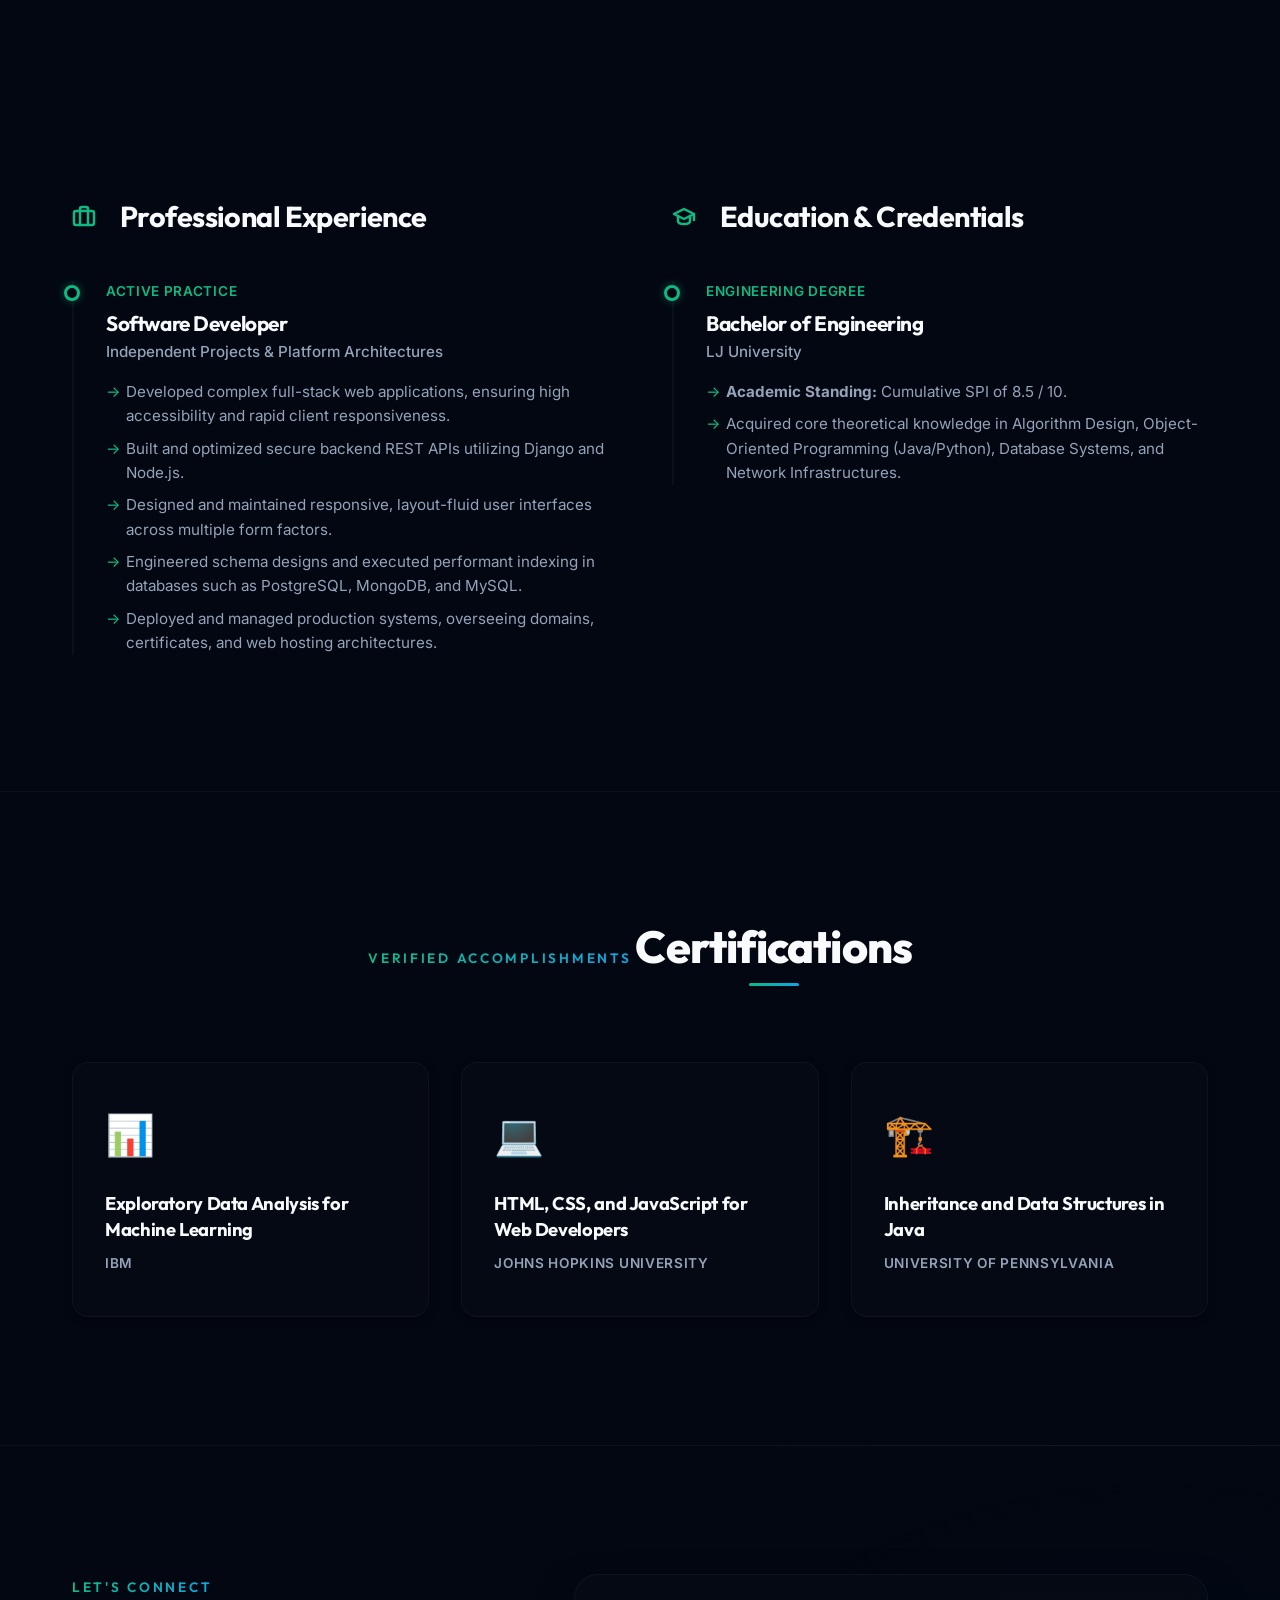
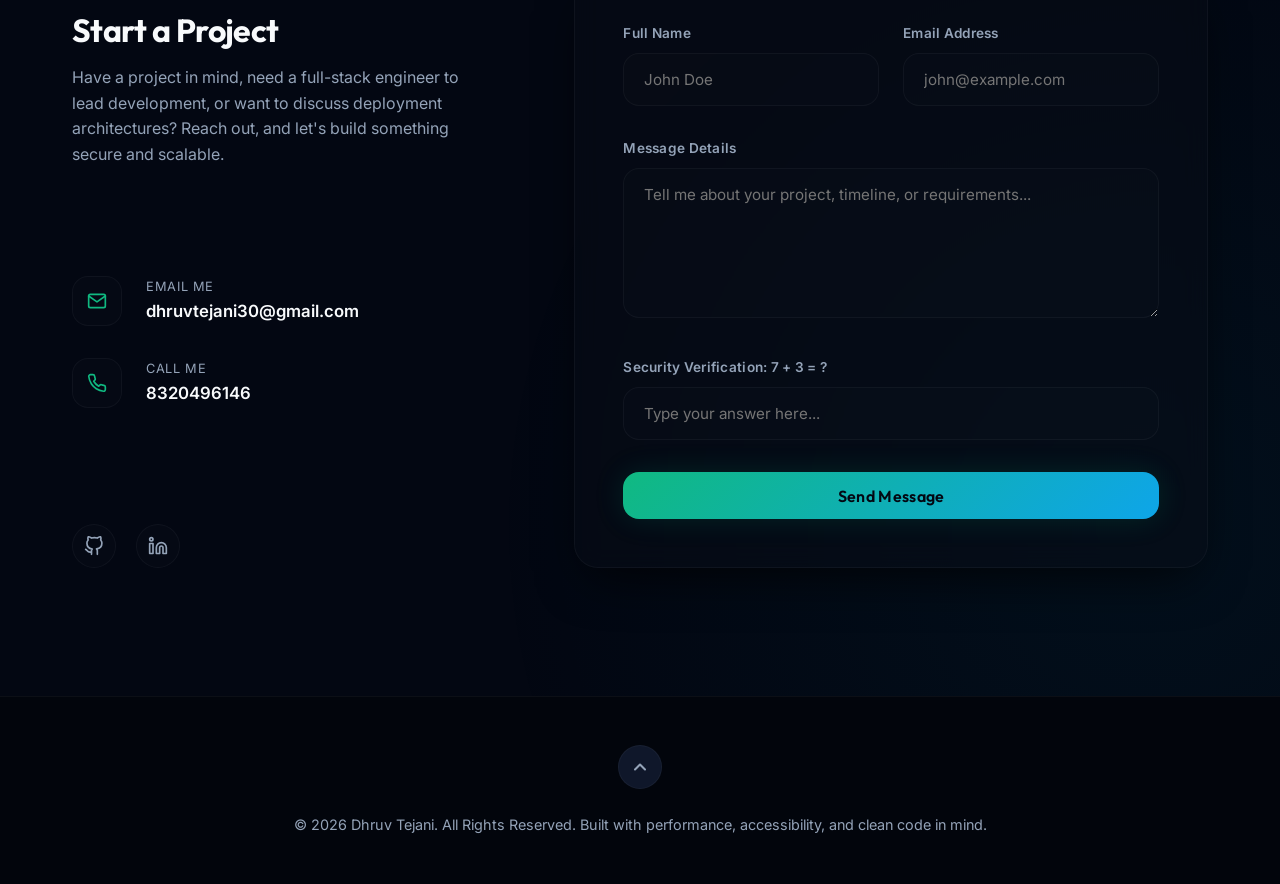
==== commit dcc15d53: "Update index.html" ====
--- a/index.html
+++ b/index.html
@@ -9,7 +9,7 @@
   <meta name="author" content="Dhruv Tejani">
   
   <!-- CSS Stylesheet -->
-  <link rel="stylesheet" href="css/style.css">
+  <link rel="stylesheet" href="style.css">
 </head>
 <body>
 
@@ -67,7 +67,7 @@
             View Work
             <svg width="18" height="18" viewBox="0 0 24 24" fill="none" stroke="currentColor" stroke-width="2.5" stroke-linecap="round" stroke-linejoin="round" class="btn-icon"><line x1="5" y1="12" x2="19" y2="12"></line><polyline points="12 5 19 12 12 19"></polyline></svg>
           </a>
-          <a href="assets/dhruv_tejani_resume.pdf" download="Dhruv_Tejani_Resume.pdf" class="btn btn-secondary">
+          <a href="dhruv_tejani_resume.pdf" download="Dhruv_Tejani_Resume.pdf" class="btn btn-secondary">
             Download Resume
             <svg width="18" height="18" viewBox="0 0 24 24" fill="none" stroke="currentColor" stroke-width="2" stroke-linecap="round" stroke-linejoin="round" class="btn-icon"><path d="M21 15v4a2 2 0 0 1-2 2H5a2 2 0 0 1-2-2v-4"></path><polyline points="7 10 12 15 17 10"></polyline><line x1="12" y1="15" x2="12" y2="3"></line></svg>
           </a>
@@ -159,7 +159,7 @@
       <div class="featured-visual reveal">
         <div class="featured-glow"></div>
         <div class="featured-mockup-wrapper interactive-image-wrapper">
-          <img src="assets/varunaat_showcase.png" alt="Varunaat Drone Inspection" class="featured-mockup">
+          <img src="varunaat_showcase.png" alt="Varunaat Drone Inspection" class="featured-mockup">
           
           <!-- Hotspots -->
           <div class="hotspot-node" style="top: 30%; left: 35%;" data-tooltip="Thermal vision analytics: Processes raw infrared frame matrices in real-time.">
@@ -665,6 +665,6 @@
   </footer>
 
   <!-- Scripts -->
-  <script src="js/main.js"></script>
+  <script src="main.js"></script>
 </body>
 </html>
--- a/style.css
+++ b/style.css
@@ -0,0 +1,1743 @@
+@import url('https://fonts.googleapis.com/css2?family=Inter:wght@300;400;500;600;700&family=Outfit:wght@300;400;500;600;700;800&display=swap');
+
+/* --- Design System & CSS Variables --- */
+:root {
+  --bg-primary: #030712;
+  --bg-secondary: #090d16;
+  --bg-tertiary: #0f172a;
+  --bg-card: rgba(9, 13, 22, 0.5);
+  --text-primary: #f8fafc;
+  --text-secondary: #94a3b8;
+  --text-muted: #4b5563;
+  --accent-cyan: #10b981;
+  --accent-cyan-rgb: 16, 185, 129;
+  --accent-purple: #0ea5e9;
+  --accent-purple-rgb: 14, 165, 233;
+  --accent-blue: #2563eb;
+  --gradient-primary: linear-gradient(135deg, var(--accent-cyan), var(--accent-purple));
+  --gradient-secondary: linear-gradient(135deg, var(--accent-purple), var(--accent-blue));
+  --border-color: rgba(255, 255, 255, 0.04);
+  --border-color-hover: rgba(16, 185, 129, 0.25);
+  --shadow-sm: 0 2px 8px rgba(0, 0, 0, 0.4);
+  --shadow-md: 0 10px 30px -10px rgba(0, 0, 0, 0.6);
+  --shadow-lg: 0 20px 50px -15px rgba(0, 0, 0, 0.8);
+  --shadow-glow: 0 0 30px rgba(16, 185, 129, 0.15);
+  --shadow-glow-purple: 0 0 30px rgba(14, 165, 233, 0.15);
+  
+  --font-heading: 'Outfit', sans-serif;
+  --font-body: 'Inter', sans-serif;
+  
+  --transition-fast: 0.15s cubic-bezier(0.25, 0.46, 0.45, 0.94);
+  --transition-normal: 0.35s cubic-bezier(0.25, 0.46, 0.45, 0.94);
+  --transition-slow: 0.55s cubic-bezier(0.25, 0.46, 0.45, 0.94);
+  
+  --border-radius: 16px;
+  --border-radius-lg: 24px;
+  --border-radius-xl: 32px;
+  
+  --container-width: 1200px;
+  --header-height: 80px;
+}
+
+/* --- Resets & Base Styles --- */
+*, *::before, *::after {
+  box-sizing: border-box;
+  margin: 0;
+  padding: 0;
+}
+
+html {
+  scroll-behavior: smooth;
+  scroll-padding-top: var(--header-height);
+  font-size: 16px;
+  background-color: var(--bg-primary);
+}
+
+body {
+  font-family: var(--font-body);
+  color: var(--text-primary);
+  background-color: var(--bg-primary);
+  line-height: 1.6;
+  overflow-x: hidden;
+  -webkit-font-smoothing: antialiased;
+}
+
+h1, h2, h3, h4, h5, h6 {
+  font-family: var(--font-heading);
+  font-weight: 700;
+  line-height: 1.2;
+  letter-spacing: -0.02em;
+}
+
+a {
+  color: inherit;
+  text-decoration: none;
+  transition: color var(--transition-fast);
+}
+
+img {
+  max-width: 100%;
+  height: auto;
+  display: block;
+}
+
+input, textarea, button {
+  font-family: inherit;
+  font-size: inherit;
+  outline: none;
+}
+
+button {
+  cursor: pointer;
+  border: none;
+  background: none;
+}
+
+/* --- Interactive Particle Canvas Backdrop --- */
+#particle-canvas {
+  position: fixed;
+  top: 0;
+  left: 0;
+  width: 100vw;
+  height: 100vh;
+  z-index: -2;
+  pointer-events: none;
+}
+
+/* --- Desktop Custom Cursor (Disabled on Mobile) --- */
+@media (min-width: 1025px) {
+  body, a, button, input, textarea, select, .skills-tab-btn {
+    cursor: none !important;
+  }
+  
+  .custom-cursor {
+    width: 28px;
+    height: 28px;
+    border: 1px solid rgba(16, 185, 129, 0.8);
+    border-radius: 50%;
+    position: fixed;
+    transform: translate(-50%, -50%);
+    pointer-events: none;
+    z-index: 9999;
+    transition: width 0.25s, height 0.25s, background-color 0.25s, border-color 0.25s;
+    mix-blend-mode: screen;
+  }
+  
+  .custom-cursor-dot {
+    width: 5px;
+    height: 5px;
+    background-color: var(--accent-cyan);
+    border-radius: 50%;
+    position: fixed;
+    transform: translate(-50%, -50%);
+    pointer-events: none;
+    z-index: 9999;
+    mix-blend-mode: screen;
+  }
+  
+  /* Hover Expansion */
+  .custom-cursor.cursor-hover {
+    width: 48px;
+    height: 48px;
+    border-color: var(--accent-purple);
+    background-color: rgba(14, 165, 233, 0.08);
+    box-shadow: 0 0 15px rgba(14, 165, 233, 0.2);
+  }
+  
+  .custom-cursor-dot.cursor-hover {
+    background-color: var(--accent-purple);
+  }
+}
+
+/* --- Custom Scrollbar --- */
+::-webkit-scrollbar {
+  width: 8px;
+}
+
+::-webkit-scrollbar-track {
+  background: var(--bg-primary);
+}
+
+::-webkit-scrollbar-thumb {
+  background: #1e293b;
+  border-radius: 4px;
+}
+
+::-webkit-scrollbar-thumb:hover {
+  background: var(--accent-cyan);
+}
+
+/* --- Global Utility Classes --- */
+.container {
+  width: 100%;
+  max-width: var(--container-width);
+  margin: 0 auto;
+  padding: 0 2rem;
+}
+
+.section {
+  padding: 8rem 0;
+  position: relative;
+}
+
+.section-title-wrapper {
+  text-align: center;
+  margin-bottom: 5rem;
+}
+
+.section-subtitle {
+  font-family: var(--font-heading);
+  text-transform: uppercase;
+  font-size: 0.85rem;
+  letter-spacing: 0.2em;
+  font-weight: 600;
+  background: var(--gradient-primary);
+  -webkit-background-clip: text;
+  -webkit-text-fill-color: transparent;
+  display: inline-block;
+  margin-bottom: 0.75rem;
+}
+
+.section-title {
+  font-size: 2.8rem;
+  font-weight: 800;
+  position: relative;
+  display: inline-block;
+}
+
+.section-title::after {
+  content: '';
+  position: absolute;
+  bottom: -12px;
+  left: 50%;
+  transform: translateX(-50%);
+  width: 50px;
+  height: 3px;
+  background: var(--gradient-primary);
+  border-radius: 2px;
+}
+
+.text-gradient {
+  background: var(--gradient-primary);
+  -webkit-background-clip: text;
+  -webkit-text-fill-color: transparent;
+}
+
+.bg-blur {
+  backdrop-filter: blur(20px);
+  -webkit-backdrop-filter: blur(20px);
+}
+
+/* --- Buttons & CTAs --- */
+.btn {
+  display: inline-flex;
+  align-items: center;
+  justify-content: center;
+  gap: 0.75rem;
+  padding: 0.85rem 1.8rem;
+  font-weight: 600;
+  border-radius: var(--border-radius);
+  transition: all var(--transition-fast);
+  font-family: var(--font-heading);
+  letter-spacing: 0.02em;
+  position: relative;
+  overflow: hidden;
+  z-index: 1;
+}
+
+.btn-primary {
+  color: var(--bg-primary);
+  background: var(--gradient-primary);
+  box-shadow: var(--shadow-glow);
+}
+
+.btn-primary::before {
+  content: '';
+  position: absolute;
+  top: 0;
+  left: 0;
+  width: 100%;
+  height: 100%;
+  background: var(--gradient-secondary);
+  z-index: -1;
+  opacity: 0;
+  transition: opacity var(--transition-fast);
+}
+
+.btn-primary:hover {
+  transform: translateY(-2px);
+  box-shadow: 0 0 35px rgba(16, 185, 129, 0.35);
+}
+
+.btn-primary:hover::before {
+  opacity: 1;
+}
+
+.btn-secondary {
+  color: var(--text-primary);
+  background: rgba(255, 255, 255, 0.02);
+  border: 1px solid var(--border-color);
+}
+
+.btn-secondary:hover {
+  background: rgba(255, 255, 255, 0.05);
+  border-color: var(--accent-cyan);
+  transform: translateY(-2px);
+  box-shadow: var(--shadow-glow);
+}
+
+.btn-icon {
+  font-size: 1.1rem;
+  transition: transform var(--transition-fast);
+}
+
+.btn:hover .btn-icon {
+  transform: translateX(3px);
+}
+
+/* --- Background Blobs --- */
+.decor-blob {
+  position: absolute;
+  border-radius: 50%;
+  filter: blur(120px);
+  opacity: 0.1;
+  z-index: -1;
+  pointer-events: none;
+  animation: float-blob 22s infinite alternate ease-in-out;
+}
+
+.blob-1 {
+  width: 400px;
+  height: 400px;
+  background: var(--accent-cyan);
+  top: 5%;
+  left: -10%;
+}
+
+.blob-2 {
+  width: 500px;
+  height: 500px;
+  background: var(--accent-purple);
+  bottom: 5%;
+  right: -10%;
+  animation-delay: -6s;
+}
+
+.blob-3 {
+  width: 300px;
+  height: 300px;
+  background: var(--accent-blue);
+  top: 45%;
+  left: 45%;
+  animation-delay: -12s;
+}
+
+@keyframes float-blob {
+  0% { transform: translate(0, 0) scale(1); }
+  50% { transform: translate(60px, -60px) scale(1.15); }
+  100% { transform: translate(-40px, 40px) scale(0.9); }
+}
+
+/* --- Header & Navbar --- */
+.header {
+  position: fixed;
+  top: 0;
+  left: 0;
+  width: 100%;
+  height: var(--header-height);
+  z-index: 100;
+  border-bottom: 1px solid transparent;
+  transition: all var(--transition-normal);
+}
+
+.header.scrolled {
+  background: rgba(3, 7, 18, 0.8);
+  border-bottom: 1px solid var(--border-color);
+  height: 70px;
+  box-shadow: var(--shadow-sm);
+}
+
+.nav-container {
+  display: flex;
+  align-items: center;
+  justify-content: space-between;
+  height: 100%;
+}
+
+.logo {
+  font-family: var(--font-heading);
+  font-size: 1.5rem;
+  font-weight: 800;
+  display: flex;
+  align-items: center;
+  gap: 0.5rem;
+  letter-spacing: -0.03em;
+}
+
+.logo-dot {
+  width: 8px;
+  height: 8px;
+  background: var(--gradient-primary);
+  border-radius: 50%;
+  display: inline-block;
+  box-shadow: var(--shadow-glow);
+}
+
+.nav-links {
+  display: flex;
+  align-items: center;
+  gap: 2.5rem;
+  list-style: none;
+}
+
+.nav-link {
+  font-family: var(--font-heading);
+  font-weight: 500;
+  font-size: 0.95rem;
+  color: var(--text-secondary);
+  position: relative;
+  padding: 0.5rem 0;
+}
+
+.nav-link::after {
+  content: '';
+  position: absolute;
+  bottom: 0;
+  left: 0;
+  width: 0;
+  height: 2px;
+  background: var(--gradient-primary);
+  transition: width var(--transition-fast);
+  border-radius: 2px;
+}
+
+.nav-link:hover, .nav-link.active {
+  color: var(--text-primary);
+}
+
+.nav-link:hover::after, .nav-link.active::after {
+  width: 100%;
+}
+
+.nav-toggle {
+  display: none;
+  flex-direction: column;
+  gap: 6px;
+  width: 30px;
+  height: 24px;
+  justify-content: center;
+}
+
+.nav-toggle span {
+  width: 100%;
+  height: 2px;
+  background-color: var(--text-primary);
+  transition: all var(--transition-fast);
+  border-radius: 2px;
+}
+
+/* Burger Active */
+.nav-toggle.active span:nth-child(1) { transform: translateY(8px) rotate(45deg); }
+.nav-toggle.active span:nth-child(2) { opacity: 0; }
+.nav-toggle.active span:nth-child(3) { transform: translateY(-8px) rotate(-45deg); }
+
+/* --- Hero Section --- */
+.hero {
+  min-height: 100vh;
+  display: flex;
+  align-items: center;
+  padding-top: var(--header-height);
+  position: relative;
+  overflow: hidden;
+}
+
+.hero-grid {
+  display: grid;
+  grid-template-columns: 1.2fr 0.8fr;
+  gap: 4rem;
+  align-items: center;
+}
+
+.hero-greeting {
+  font-family: var(--font-heading);
+  font-size: 1.1rem;
+  color: var(--accent-cyan);
+  font-weight: 600;
+  letter-spacing: 0.05em;
+  margin-bottom: 1rem;
+  display: flex;
+  align-items: center;
+  gap: 0.75rem;
+}
+
+.hero-greeting::after {
+  content: '';
+  width: 50px;
+  height: 1px;
+  background: var(--accent-cyan);
+  display: inline-block;
+}
+
+.hero-name {
+  font-size: 4.5rem;
+  font-weight: 800;
+  line-height: 1.1;
+  margin-bottom: 1.5rem;
+  letter-spacing: -0.03em;
+}
+
+.hero-title-scroller {
+  font-size: 1.9rem;
+  color: var(--text-secondary);
+  font-weight: 500;
+  margin-bottom: 2rem;
+  min-height: 2.7rem;
+}
+
+.typing-cursor {
+  display: inline-block;
+  width: 3px;
+  height: 1.8rem;
+  background-color: var(--accent-cyan);
+  margin-left: 5px;
+  animation: blink 0.8s infinite;
+  vertical-align: middle;
+}
+
+@keyframes blink { 50% { opacity: 0; } }
+
+.hero-description {
+  font-size: 1.1rem;
+  color: var(--text-secondary);
+  margin-bottom: 3rem;
+  max-width: 540px;
+}
+
+.hero-ctas {
+  display: flex;
+  gap: 1.5rem;
+  flex-wrap: wrap;
+}
+
+.hero-visual {
+  position: relative;
+  display: flex;
+  justify-content: center;
+  align-items: center;
+}
+
+.hero-glow-circle {
+  width: 350px;
+  height: 350px;
+  border-radius: 50%;
+  background: var(--gradient-primary);
+  opacity: 0.15;
+  filter: blur(60px);
+  position: absolute;
+  animation: float-circle 8s infinite alternate ease-in-out;
+}
+
+.hero-graphic-card {
+  width: 100%;
+  max-width: 360px;
+  background: rgba(9, 13, 22, 0.6);
+  border: 1px solid var(--border-color);
+  border-radius: var(--border-radius-lg);
+  padding: 2.2rem;
+  box-shadow: var(--shadow-lg);
+  position: relative;
+  overflow: hidden;
+  backdrop-filter: blur(12px);
+  -webkit-backdrop-filter: blur(12px);
+  animation: float-card 6s infinite alternate ease-in-out;
+}
+
+.hero-graphic-card::before {
+  content: '';
+  position: absolute;
+  top: 0;
+  left: 0;
+  width: 4px;
+  height: 100%;
+  background: var(--gradient-primary);
+}
+
+.card-header-mock {
+  display: flex;
+  gap: 6px;
+  margin-bottom: 1.5rem;
+}
+
+.card-header-mock span {
+  width: 10px;
+  height: 10px;
+  border-radius: 50%;
+  background: rgba(255,255,255,0.15);
+}
+
+.card-header-mock span:nth-child(1) { background: #ef4444; }
+.card-header-mock span:nth-child(2) { background: #f59e0b; }
+.card-header-mock span:nth-child(3) { background: #10b981; }
+
+.code-mock {
+  font-family: 'Courier New', Courier, monospace;
+  font-size: 0.85rem;
+  color: var(--text-secondary);
+  line-height: 1.5;
+}
+
+.code-mock span.keyword { color: var(--accent-purple); }
+.code-mock span.string { color: var(--accent-cyan); }
+.code-mock span.comment { color: #52525b; }
+.code-mock span.variable { color: #ec4899; }
+
+@keyframes float-circle {
+  0% { transform: translateY(0) scale(1); }
+  100% { transform: translateY(-20px) scale(1.08); }
+}
+
+@keyframes float-card {
+  0% { transform: translateY(0) rotate(0deg); }
+  100% { transform: translateY(-15px) rotate(1.5deg); }
+}
+
+/* --- About Me Section --- */
+.about-grid {
+  display: grid;
+  grid-template-columns: 0.9fr 1.1fr;
+  gap: 5rem;
+  align-items: center;
+}
+
+.about-visual {
+  position: relative;
+}
+
+.about-card {
+  background: var(--bg-card);
+  border: 1px solid var(--border-color);
+  border-radius: var(--border-radius-lg);
+  padding: 3rem;
+  box-shadow: var(--shadow-lg);
+  position: relative;
+  overflow: hidden;
+  backdrop-filter: blur(12px);
+  -webkit-backdrop-filter: blur(12px);
+  transition: border-color var(--transition-normal);
+}
+
+.about-card:hover {
+  border-color: var(--border-color-hover);
+}
+
+.about-card::after {
+  content: '';
+  position: absolute;
+  bottom: 0;
+  right: 0;
+  width: 140px;
+  height: 140px;
+  background: radial-gradient(circle, rgba(16, 185, 129, 0.12) 0%, transparent 70%);
+  pointer-events: none;
+}
+
+.about-stats {
+  display: grid;
+  grid-template-columns: repeat(2, 1fr);
+  gap: 2rem;
+}
+
+.stat-item {
+  text-align: center;
+  padding: 1.8rem 1.2rem;
+  background: rgba(255, 255, 255, 0.01);
+  border-radius: var(--border-radius);
+  border: 1px solid var(--border-color);
+  transition: all var(--transition-fast);
+}
+
+.stat-item:hover {
+  border-color: var(--accent-cyan);
+  transform: translateY(-4px);
+  box-shadow: var(--shadow-glow);
+  background: rgba(16, 185, 129, 0.02);
+}
+
+.stat-number {
+  font-size: 2.5rem;
+  font-weight: 800;
+  font-family: var(--font-heading);
+  background: var(--gradient-primary);
+  -webkit-background-clip: text;
+  -webkit-text-fill-color: transparent;
+  margin-bottom: 0.5rem;
+}
+
+.stat-label {
+  font-size: 0.9rem;
+  color: var(--text-secondary);
+  font-weight: 500;
+}
+
+.about-text p {
+  color: var(--text-secondary);
+  margin-bottom: 1.5rem;
+  font-size: 1.05rem;
+}
+
+.about-highlights {
+  margin-top: 2.5rem;
+  display: grid;
+  grid-template-columns: repeat(2, 1fr);
+  gap: 1.5rem;
+}
+
+.highlight-item {
+  display: flex;
+  align-items: flex-start;
+  gap: 1rem;
+}
+
+.highlight-icon {
+  width: 36px;
+  height: 36px;
+  border-radius: 50%;
+  background: rgba(16, 185, 129, 0.08);
+  color: var(--accent-cyan);
+  display: flex;
+  align-items: center;
+  justify-content: center;
+  font-size: 1.1rem;
+  flex-shrink: 0;
+  border: 1px solid rgba(16, 185, 129, 0.15);
+}
+
+.highlight-content h4 {
+  font-size: 1rem;
+  font-weight: 600;
+  margin-bottom: 0.25rem;
+}
+
+.highlight-content p {
+  font-size: 0.85rem;
+  color: var(--text-secondary);
+  margin: 0;
+}
+
+/* --- Featured Project (Varunaat) --- */
+.featured-project {
+  background: radial-gradient(circle at 10% 20%, rgba(9, 13, 22, 0.4) 0%, transparent 60%);
+  border-top: 1px solid var(--border-color);
+  border-bottom: 1px solid var(--border-color);
+}
+
+.featured-grid {
+  display: grid;
+  grid-template-columns: 1.1fr 0.9fr;
+  gap: 5rem;
+  align-items: center;
+}
+
+.featured-visual {
+  position: relative;
+}
+
+.featured-glow {
+  width: 400px;
+  height: 400px;
+  border-radius: 50%;
+  background: radial-gradient(circle, rgba(14, 165, 233, 0.12) 0%, transparent 70%);
+  position: absolute;
+  top: 50%;
+  left: 50%;
+  transform: translate(-50%, -50%);
+  z-index: 0;
+  pointer-events: none;
+}
+
+.featured-mockup-wrapper {
+  position: relative;
+  z-index: 1;
+  border-radius: var(--border-radius-lg);
+  overflow: hidden;
+  box-shadow: var(--shadow-lg);
+  border: 1px solid rgba(255, 255, 255, 0.06);
+  transition: transform var(--transition-normal);
+}
+
+.featured-mockup-wrapper::before {
+  content: '';
+  position: absolute;
+  top: 0;
+  left: 0;
+  right: 0;
+  bottom: 0;
+  border-radius: var(--border-radius-lg);
+  box-shadow: inset 0 0 20px rgba(255, 255, 255, 0.05);
+  pointer-events: none;
+  z-index: 2;
+}
+
+.featured-mockup-wrapper:hover {
+  transform: scale(1.025);
+}
+
+.featured-mockup {
+  width: 100%;
+  display: block;
+}
+
+.featured-tag {
+  background: rgba(16, 185, 129, 0.08);
+  color: var(--accent-cyan);
+  padding: 0.35rem 1rem;
+  border-radius: 50px;
+  font-size: 0.8rem;
+  font-weight: 600;
+  letter-spacing: 0.05em;
+  text-transform: uppercase;
+  display: inline-block;
+  margin-bottom: 1.5rem;
+  border: 1px solid rgba(16, 185, 129, 0.15);
+}
+
+.featured-title {
+  font-size: 3.2rem;
+  font-weight: 800;
+  margin-bottom: 1.5rem;
+  letter-spacing: -0.03em;
+}
+
+.featured-description {
+  color: var(--text-secondary);
+  font-size: 1.1rem;
+  margin-bottom: 2rem;
+}
+
+.featured-bullets {
+  list-style: none;
+  margin-bottom: 2.5rem;
+}
+
+.featured-bullets li {
+  position: relative;
+  padding-left: 2rem;
+  margin-bottom: 1rem;
+  color: var(--text-secondary);
+  font-size: 0.95rem;
+}
+
+.featured-bullets li::before {
+  content: "✓";
+  position: absolute;
+  left: 0;
+  top: 0;
+  color: var(--accent-cyan);
+  font-weight: 800;
+  font-size: 1.1rem;
+}
+
+.featured-tech {
+  display: flex;
+  flex-wrap: wrap;
+  gap: 0.75rem;
+  margin-bottom: 3rem;
+}
+
+.tech-tag {
+  background: rgba(255, 255, 255, 0.01);
+  border: 1px solid var(--border-color);
+  color: var(--text-secondary);
+  padding: 0.4rem 1rem;
+  border-radius: 8px;
+  font-size: 0.85rem;
+  font-weight: 500;
+  transition: all var(--transition-fast);
+}
+
+.tech-tag:hover {
+  border-color: var(--accent-cyan);
+  color: var(--text-primary);
+  background: rgba(16, 185, 129, 0.03);
+}
+
+/* --- Skills Section --- */
+.skills-container {
+  display: flex;
+  flex-direction: column;
+  gap: 3rem;
+}
+
+.skills-tabs {
+  display: flex;
+  justify-content: center;
+  gap: 1rem;
+  flex-wrap: wrap;
+}
+
+.skills-tab-btn {
+  font-family: var(--font-heading);
+  font-weight: 600;
+  font-size: 0.95rem;
+  color: var(--text-secondary);
+  padding: 0.75rem 1.6rem;
+  border-radius: var(--border-radius);
+  border: 1px solid var(--border-color);
+  background: rgba(255,255,255,0.01);
+  transition: all var(--transition-fast);
+}
+
+.skills-tab-btn:hover {
+  color: var(--text-primary);
+  border-color: var(--accent-cyan);
+}
+
+.skills-tab-btn.active {
+  color: var(--bg-primary);
+  background: var(--gradient-primary);
+  border-color: transparent;
+  box-shadow: var(--shadow-glow);
+}
+
+.skills-panel {
+  display: none;
+  grid-template-columns: repeat(auto-fill, minmax(180px, 1fr));
+  gap: 1.5rem;
+}
+
+.skills-panel.active {
+  display: grid;
+  animation: fadeIn var(--transition-normal) forwards;
+}
+
+.skill-card {
+  background: var(--bg-card);
+  border: 1px solid var(--border-color);
+  border-radius: var(--border-radius);
+  padding: 2.2rem 1.5rem;
+  text-align: center;
+  transition: all var(--transition-fast);
+  display: flex;
+  flex-direction: column;
+  align-items: center;
+  gap: 1rem;
+  position: relative;
+  overflow: hidden;
+  backdrop-filter: blur(8px);
+  -webkit-backdrop-filter: blur(8px);
+}
+
+.skill-card::before {
+  content: '';
+  position: absolute;
+  bottom: 0;
+  left: 0;
+  width: 100%;
+  height: 3px;
+  background: var(--gradient-primary);
+  transform: scaleX(0);
+  transition: transform var(--transition-fast);
+}
+
+.skill-card:hover {
+  border-color: var(--accent-cyan);
+  box-shadow: var(--shadow-glow);
+}
+
+.skill-card:hover::before {
+  transform: scaleX(1);
+}
+
+.skill-icon {
+  width: 50px;
+  height: 50px;
+  font-size: 2.2rem;
+  display: flex;
+  align-items: center;
+  justify-content: center;
+  color: var(--accent-cyan);
+  transition: transform var(--transition-fast);
+}
+
+.skill-card:hover .skill-icon {
+  transform: scale(1.1) translateZ(10px);
+}
+
+.skill-name {
+  font-size: 0.95rem;
+  font-weight: 600;
+}
+
+@keyframes fadeIn {
+  from { opacity: 0; transform: translateY(15px); }
+  to { opacity: 1; transform: translateY(0); }
+}
+
+/* --- Other Projects Section --- */
+.projects-grid {
+  display: grid;
+  grid-template-columns: repeat(2, 1fr);
+  gap: 2.5rem;
+}
+
+.project-card {
+  background: var(--bg-card);
+  border: 1px solid var(--border-color);
+  border-radius: var(--border-radius-lg);
+  padding: 3rem;
+  transition: all var(--transition-normal);
+  display: flex;
+  flex-direction: column;
+  justify-content: space-between;
+  min-height: 380px;
+  position: relative;
+  overflow: hidden;
+  box-shadow: var(--shadow-md);
+  backdrop-filter: blur(8px);
+  -webkit-backdrop-filter: blur(8px);
+}
+
+.project-card::before {
+  content: '';
+  position: absolute;
+  top: 0;
+  left: 0;
+  width: 100%;
+  height: 4px;
+  background: var(--gradient-secondary);
+  opacity: 0;
+  transition: opacity var(--transition-fast);
+}
+
+.project-card:hover {
+  border-color: var(--accent-purple);
+  box-shadow: var(--shadow-glow-purple);
+}
+
+.project-card:hover::before {
+  opacity: 1;
+}
+
+.project-header {
+  display: flex;
+  justify-content: space-between;
+  align-items: flex-start;
+  margin-bottom: 2rem;
+}
+
+.project-icon {
+  font-size: 2.5rem;
+  color: var(--accent-purple);
+}
+
+.project-links {
+  display: flex;
+  gap: 1rem;
+}
+
+.project-link {
+  width: 40px;
+  height: 40px;
+  background: rgba(255, 255, 255, 0.01);
+  border: 1px solid var(--border-color);
+  border-radius: 50%;
+  display: flex;
+  align-items: center;
+  justify-content: center;
+  font-size: 1.1rem;
+  color: var(--text-secondary);
+  transition: all var(--transition-fast);
+}
+
+.project-link:hover {
+  color: var(--accent-purple);
+  border-color: var(--accent-purple);
+  background: rgba(14, 165, 233, 0.08);
+  transform: scale(1.05);
+}
+
+.project-title {
+  font-size: 1.8rem;
+  font-weight: 700;
+  margin-bottom: 1rem;
+  letter-spacing: -0.02em;
+}
+
+.project-description {
+  color: var(--text-secondary);
+  font-size: 1rem;
+  margin-bottom: 2.5rem;
+  flex-grow: 1;
+}
+
+.project-tech {
+  display: flex;
+  flex-wrap: wrap;
+  gap: 0.6rem;
+}
+
+.project-tech span {
+  font-size: 0.8rem;
+  background: rgba(14, 165, 233, 0.06);
+  border: 1px solid rgba(14, 165, 233, 0.15);
+  color: var(--accent-purple);
+  padding: 0.35rem 0.85rem;
+  border-radius: 6px;
+  font-weight: 500;
+}
+
+/* --- Experience & Education --- */
+.timeline-grid {
+  display: grid;
+  grid-template-columns: 1fr 1fr;
+  gap: 4rem;
+}
+
+.timeline-column h3 {
+  font-size: 1.8rem;
+  margin-bottom: 3rem;
+  display: flex;
+  align-items: center;
+  gap: 1rem;
+}
+
+.timeline-column h3 i {
+  color: var(--accent-cyan);
+}
+
+.timeline-list {
+  position: relative;
+  padding-left: 2rem;
+  border-left: 2px solid var(--border-color);
+}
+
+.timeline-item {
+  position: relative;
+  margin-bottom: 3.5rem;
+}
+
+.timeline-item:last-child {
+  margin-bottom: 0;
+}
+
+.timeline-marker {
+  position: absolute;
+  left: -2.6rem;
+  top: 0.25rem;
+  width: 16px;
+  height: 16px;
+  border-radius: 50%;
+  background: var(--bg-primary);
+  border: 3px solid var(--accent-cyan);
+  box-shadow: 0 0 10px rgba(16, 185, 129, 0.4);
+  transition: all var(--transition-fast);
+}
+
+.timeline-item:hover .timeline-marker {
+  background: var(--accent-cyan);
+  transform: scale(1.2);
+}
+
+.timeline-date {
+  font-size: 0.85rem;
+  font-weight: 600;
+  letter-spacing: 0.05em;
+  color: var(--accent-cyan);
+  margin-bottom: 0.5rem;
+  text-transform: uppercase;
+}
+
+.timeline-title {
+  font-size: 1.3rem;
+  font-weight: 700;
+  margin-bottom: 0.25rem;
+}
+
+.timeline-subtitle {
+  font-size: 0.95rem;
+  color: var(--text-secondary);
+  font-weight: 500;
+  margin-bottom: 1rem;
+}
+
+.timeline-detail {
+  list-style: none;
+  font-size: 0.95rem;
+  color: var(--text-secondary);
+}
+
+.timeline-detail li {
+  margin-bottom: 0.5rem;
+  position: relative;
+  padding-left: 1.25rem;
+}
+
+.timeline-detail li::before {
+  content: '→';
+  position: absolute;
+  left: 0;
+  color: var(--accent-cyan);
+}
+
+/* --- Certifications Section --- */
+.certs-grid {
+  display: grid;
+  grid-template-columns: repeat(3, 1fr);
+  gap: 2rem;
+}
+
+.cert-card {
+  background: var(--bg-card);
+  border: 1px solid var(--border-color);
+  border-radius: var(--border-radius);
+  padding: 2.5rem 2rem;
+  position: relative;
+  overflow: hidden;
+  box-shadow: var(--shadow-sm);
+  display: flex;
+  flex-direction: column;
+  justify-content: space-between;
+  min-height: 220px;
+  transition: all var(--transition-fast);
+  backdrop-filter: blur(8px);
+  -webkit-backdrop-filter: blur(8px);
+}
+
+.cert-card:hover {
+  border-color: var(--accent-cyan);
+  box-shadow: var(--shadow-glow);
+}
+
+.cert-badge {
+  font-size: 2.5rem;
+  color: var(--accent-cyan);
+  margin-bottom: 1.5rem;
+  transition: transform var(--transition-fast);
+}
+
+.cert-card:hover .cert-badge {
+  transform: scale(1.1) rotate(5deg);
+}
+
+.cert-title {
+  font-size: 1.15rem;
+  font-weight: 700;
+  margin-bottom: 0.5rem;
+  line-height: 1.4;
+}
+
+.cert-issuer {
+  font-size: 0.85rem;
+  font-weight: 600;
+  color: var(--text-secondary);
+  text-transform: uppercase;
+  letter-spacing: 0.05em;
+}
+
+/* --- Contact Section --- */
+.contact-grid {
+  display: grid;
+  grid-template-columns: 0.8fr 1.2fr;
+  gap: 5rem;
+}
+
+.contact-info-wrapper {
+  display: flex;
+  flex-direction: column;
+  justify-content: space-between;
+}
+
+.contact-intro h3 {
+  font-size: 2rem;
+  margin-bottom: 1rem;
+}
+
+.contact-intro p {
+  color: var(--text-secondary);
+  margin-bottom: 2.5rem;
+}
+
+.contact-details {
+  display: flex;
+  flex-direction: column;
+  gap: 2rem;
+  margin-bottom: 3rem;
+}
+
+.contact-item {
+  display: flex;
+  align-items: center;
+  gap: 1.5rem;
+}
+
+.contact-item-icon {
+  width: 50px;
+  height: 50px;
+  border-radius: var(--border-radius);
+  background: rgba(255, 255, 255, 0.01);
+  border: 1px solid var(--border-color);
+  color: var(--accent-cyan);
+  display: flex;
+  align-items: center;
+  justify-content: center;
+  font-size: 1.3rem;
+  flex-shrink: 0;
+  transition: all var(--transition-fast);
+}
+
+.contact-item:hover .contact-item-icon {
+  border-color: var(--accent-cyan);
+  background: rgba(16, 185, 129, 0.04);
+  box-shadow: var(--shadow-glow);
+}
+
+.contact-item-text span {
+  display: block;
+  font-size: 0.8rem;
+  color: var(--text-secondary);
+  text-transform: uppercase;
+  letter-spacing: 0.05em;
+}
+
+.contact-item-text a, .contact-item-text p {
+  font-size: 1.05rem;
+  font-weight: 600;
+}
+
+.contact-item-text a:hover {
+  color: var(--accent-cyan);
+}
+
+.contact-socials {
+  display: flex;
+  gap: 1.25rem;
+}
+
+.social-link {
+  width: 44px;
+  height: 44px;
+  border-radius: 50%;
+  background: rgba(255, 255, 255, 0.01);
+  border: 1px solid var(--border-color);
+  display: flex;
+  align-items: center;
+  justify-content: center;
+  font-size: 1.2rem;
+  color: var(--text-secondary);
+  transition: all var(--transition-fast);
+}
+
+.social-link:hover {
+  color: var(--accent-cyan);
+  border-color: var(--accent-cyan);
+  background: rgba(16, 185, 129, 0.04);
+  transform: translateY(-3px);
+  box-shadow: var(--shadow-glow);
+}
+
+.contact-form-wrapper {
+  background: var(--bg-card);
+  border: 1px solid var(--border-color);
+  border-radius: var(--border-radius-lg);
+  padding: 3rem;
+  box-shadow: var(--shadow-lg);
+  position: relative;
+  backdrop-filter: blur(12px);
+  -webkit-backdrop-filter: blur(12px);
+}
+
+.form-group-row {
+  display: grid;
+  grid-template-columns: 1fr 1fr;
+  gap: 1.5rem;
+}
+
+.form-group {
+  margin-bottom: 2rem;
+  position: relative;
+}
+
+.form-control {
+  width: 100%;
+  background: rgba(255, 255, 255, 0.01);
+  border: 1px solid var(--border-color);
+  border-radius: var(--border-radius);
+  padding: 1rem 1.25rem;
+  color: var(--text-primary);
+  font-size: 0.95rem;
+  transition: all var(--transition-fast);
+}
+
+.form-control:focus {
+  border-color: var(--accent-cyan);
+  background: rgba(255,255,255,0.02);
+  box-shadow: 0 0 15px rgba(16, 185, 129, 0.15);
+}
+
+textarea.form-control {
+  resize: vertical;
+  min-height: 150px;
+}
+
+.form-label {
+  display: block;
+  font-size: 0.85rem;
+  font-weight: 600;
+  color: var(--text-secondary);
+  margin-bottom: 0.5rem;
+  letter-spacing: 0.02em;
+}
+
+/* Submit Form Loading */
+.form-status {
+  display: none;
+  align-items: center;
+  gap: 0.75rem;
+  margin-top: 1.5rem;
+  font-size: 0.95rem;
+}
+
+.form-status.success { display: flex; color: #10b981; }
+.form-status.error { display: flex; color: #ef4444; }
+.form-status.loading { display: flex; color: var(--accent-cyan); }
+
+.spinner {
+  width: 20px;
+  height: 20px;
+  border: 2px solid rgba(16, 185, 129, 0.2);
+  border-left-color: var(--accent-cyan);
+  border-radius: 50%;
+  animation: spin 0.8s linear infinite;
+}
+
+@keyframes spin { to { transform: rotate(360deg); } }
+
+/* --- Footer --- */
+.footer {
+  padding: 3rem 0;
+  border-top: 1px solid var(--border-color);
+  background: #02050c;
+  text-align: center;
+  position: relative;
+  z-index: 1;
+}
+
+.footer-content {
+  display: flex;
+  flex-direction: column;
+  align-items: center;
+  gap: 1.5rem;
+}
+
+.scroll-top-btn {
+  width: 44px;
+  height: 44px;
+  border-radius: 50%;
+  background: var(--bg-tertiary);
+  border: 1px solid var(--border-color);
+  color: var(--text-secondary);
+  display: flex;
+  align-items: center;
+  justify-content: center;
+  font-size: 1.2rem;
+  transition: all var(--transition-fast);
+}
+
+.scroll-top-btn:hover {
+  background: var(--accent-cyan);
+  color: var(--bg-primary);
+  transform: translateY(-3px);
+  box-shadow: var(--shadow-glow);
+}
+
+.footer-text {
+  color: var(--text-secondary);
+  font-size: 0.9rem;
+}
+
+/* --- Scroll-Linked Animations (Intersection Observer) --- */
+.reveal {
+  opacity: 0;
+  transform: translateY(35px) scale(0.98);
+  transition: opacity var(--transition-slow), transform var(--transition-slow);
+}
+
+.reveal.active {
+  opacity: 1;
+  transform: translateY(0) scale(1);
+}
+
+/* --- Responsive Media Queries --- */
+@media (max-width: 1024px) {
+  :root { --container-width: 900px; }
+  .hero-name { font-size: 3.5rem; }
+  .featured-grid, .about-grid, .contact-grid { gap: 3rem; }
+}
+
+@media (max-width: 991px) {
+  .hero-grid {
+    grid-template-columns: 1fr;
+    gap: 3rem;
+    text-align: center;
+  }
+  
+  .hero-content {
+    display: flex;
+    flex-direction: column;
+    align-items: center;
+  }
+  
+  .hero-description { margin-left: auto; margin-right: auto; }
+  .hero-ctas { justify-content: center; }
+  .hero-visual { margin-top: 2rem; }
+  
+  .about-grid, .featured-grid, .timeline-grid, .contact-grid { grid-template-columns: 1fr; }
+  .about-visual, .featured-visual { order: 2; }
+  .projects-grid { grid-template-columns: 1fr; }
+  .certs-grid { grid-template-columns: repeat(2, 1fr); }
+}
+
+@media (max-width: 768px) {
+  :root { --header-height: 70px; }
+  .section { padding: 6rem 0; }
+  .section-title { font-size: 2.2rem; }
+  .hero-name { font-size: 2.8rem; }
+  .hero-title-scroller { font-size: 1.5rem; }
+  
+  .nav-links {
+    position: fixed;
+    top: var(--header-height);
+    left: -100%;
+    width: 100%;
+    height: calc(100vh - var(--header-height));
+    background: rgba(3, 7, 18, 0.98);
+    backdrop-filter: blur(25px);
+    -webkit-backdrop-filter: blur(25px);
+    flex-direction: column;
+    padding: 4rem 2rem;
+    gap: 2rem;
+    transition: left var(--transition-normal);
+    border-top: 1px solid var(--border-color);
+  }
+  
+  .nav-links.active { left: 0; }
+  .nav-toggle { display: flex; }
+  .certs-grid { grid-template-columns: 1fr; }
+  .form-group-row { grid-template-columns: 1fr; gap: 0; }
+  .contact-form-wrapper { padding: 2rem; }
+}
+
+@media (max-width: 480px) {
+  .hero-name { font-size: 2.2rem; }
+  .about-highlights, .about-stats { grid-template-columns: 1fr; }
+  .skills-tab-btn { padding: 0.6rem 1.2rem; font-size: 0.9rem; }
+  .project-card { padding: 2rem; }
+}
+
+/* --- Varunaat Image Hotspots --- */
+.interactive-image-wrapper {
+  position: relative;
+}
+
+.hotspot-node {
+  position: absolute;
+  width: 20px;
+  height: 20px;
+  transform: translate(-50%, -50%);
+  cursor: pointer;
+  z-index: 10;
+}
+
+.hotspot-dot {
+  position: absolute;
+  top: 5px;
+  left: 5px;
+  width: 10px;
+  height: 10px;
+  background-color: var(--accent-cyan);
+  border-radius: 50%;
+  box-shadow: 0 0 10px var(--accent-cyan);
+}
+
+.hotspot-pulse {
+  position: absolute;
+  top: 0;
+  left: 0;
+  width: 20px;
+  height: 20px;
+  border: 1.5px solid var(--accent-cyan);
+  border-radius: 50%;
+  animation: pulse-ring 1.8s infinite ease-out;
+  pointer-events: none;
+}
+
+@keyframes pulse-ring {
+  0% { transform: scale(0.6); opacity: 1; }
+  100% { transform: scale(1.8); opacity: 0; }
+}
+
+.hotspot-node::after {
+  content: attr(data-tooltip);
+  position: absolute;
+  bottom: 30px;
+  left: 50%;
+  transform: translateX(-50%) translateY(10px);
+  width: 220px;
+  background: rgba(9, 13, 22, 0.95);
+  border: 1px solid rgba(16, 185, 129, 0.2);
+  border-radius: 8px;
+  padding: 0.8rem 1rem;
+  color: var(--text-primary);
+  font-size: 0.8rem;
+  line-height: 1.4;
+  opacity: 0;
+  pointer-events: none;
+  visibility: hidden;
+  box-shadow: var(--shadow-lg);
+  backdrop-filter: blur(8px);
+  z-index: 15;
+  transition: opacity 0.3s, transform 0.3s, visibility 0.3s;
+}
+
+.hotspot-node:hover::after {
+  opacity: 1;
+  visibility: visible;
+  transform: translateX(-50%) translateY(0);
+}
+
+/* --- CLI Terminal Emulator --- */
+.terminal-wrapper {
+  background: rgba(3, 7, 18, 0.7);
+  border: 1px solid var(--border-color);
+  border-radius: 12px;
+  box-shadow: var(--shadow-lg);
+  overflow: hidden;
+  font-family: 'Courier New', Courier, monospace;
+}
+
+.terminal-header {
+  background: rgba(9, 13, 22, 0.95);
+  padding: 0.75rem 1.5rem;
+  display: flex;
+  align-items: center;
+  border-bottom: 1px solid var(--border-color);
+}
+
+.terminal-buttons {
+  display: flex;
+  gap: 6px;
+}
+
+.terminal-buttons span {
+  width: 10px;
+  height: 10px;
+  border-radius: 50%;
+}
+
+.terminal-buttons span:nth-child(1) { background: #ef4444; }
+.terminal-buttons span:nth-child(2) { background: #f59e0b; }
+.terminal-buttons span:nth-child(3) { background: #10b981; }
+
+.terminal-title {
+  margin-left: 2rem;
+  font-size: 0.8rem;
+  color: var(--text-secondary);
+}
+
+.terminal-body {
+  padding: 1.5rem;
+  min-height: 250px;
+  max-height: 350px;
+  overflow-y: auto;
+  display: flex;
+  flex-direction: column;
+  justify-content: flex-end;
+  background-color: rgba(3, 7, 18, 0.4);
+}
+
+.terminal-output {
+  color: var(--text-secondary);
+  font-size: 0.85rem;
+  margin-bottom: 1rem;
+}
+
+.terminal-welcome {
+  color: var(--accent-cyan);
+  font-weight: bold;
+}
+
+.terminal-welcome-sub {
+  color: var(--text-secondary);
+}
+
+.cmd-hl {
+  color: var(--accent-purple);
+  font-weight: bold;
+}
+
+.terminal-input-line {
+  display: flex;
+  align-items: center;
+  gap: 0.5rem;
+}
+
+.terminal-prompt {
+  color: var(--accent-cyan);
+  font-size: 0.85rem;
+}
+
+#cli-terminal-input {
+  background: transparent;
+  border: none;
+  color: var(--text-primary);
+  font-size: 0.85rem;
+  flex-grow: 1;
+  caret-color: var(--accent-cyan);
+}
+
+.terminal-command-echo {
+  color: var(--text-primary);
+  margin-top: 0.5rem;
+}
+
+.terminal-command-response {
+  color: var(--text-secondary);
+  margin-top: 0.25rem;
+  white-space: pre-wrap;
+  line-height: 1.4;
+}
+
+/* --- Security Scan Log in Form --- */
+.security-scan-log {
+  margin-top: 1.5rem;
+  padding: 1rem;
+  background: rgba(3, 7, 18, 0.95);
+  border: 1px solid var(--border-color);
+  border-radius: 8px;
+  font-family: 'Courier New', Courier, monospace;
+  font-size: 0.8rem;
+  color: #10b981;
+  max-height: 150px;
+  overflow-y: auto;
+  display: none;
+  flex-direction: column;
+  gap: 0.35rem;
+}
+
+.security-log-line {
+  line-height: 1.4;
+  opacity: 0;
+  animation: log-fade-in 0.3s forwards;
+}
+
+@keyframes log-fade-in {
+  to { opacity: 1; }
+}
+
+.security-log-line.error {
+  color: #ef4444;
+}
+
+.security-log-line.info {
+  color: var(--accent-purple);
+}
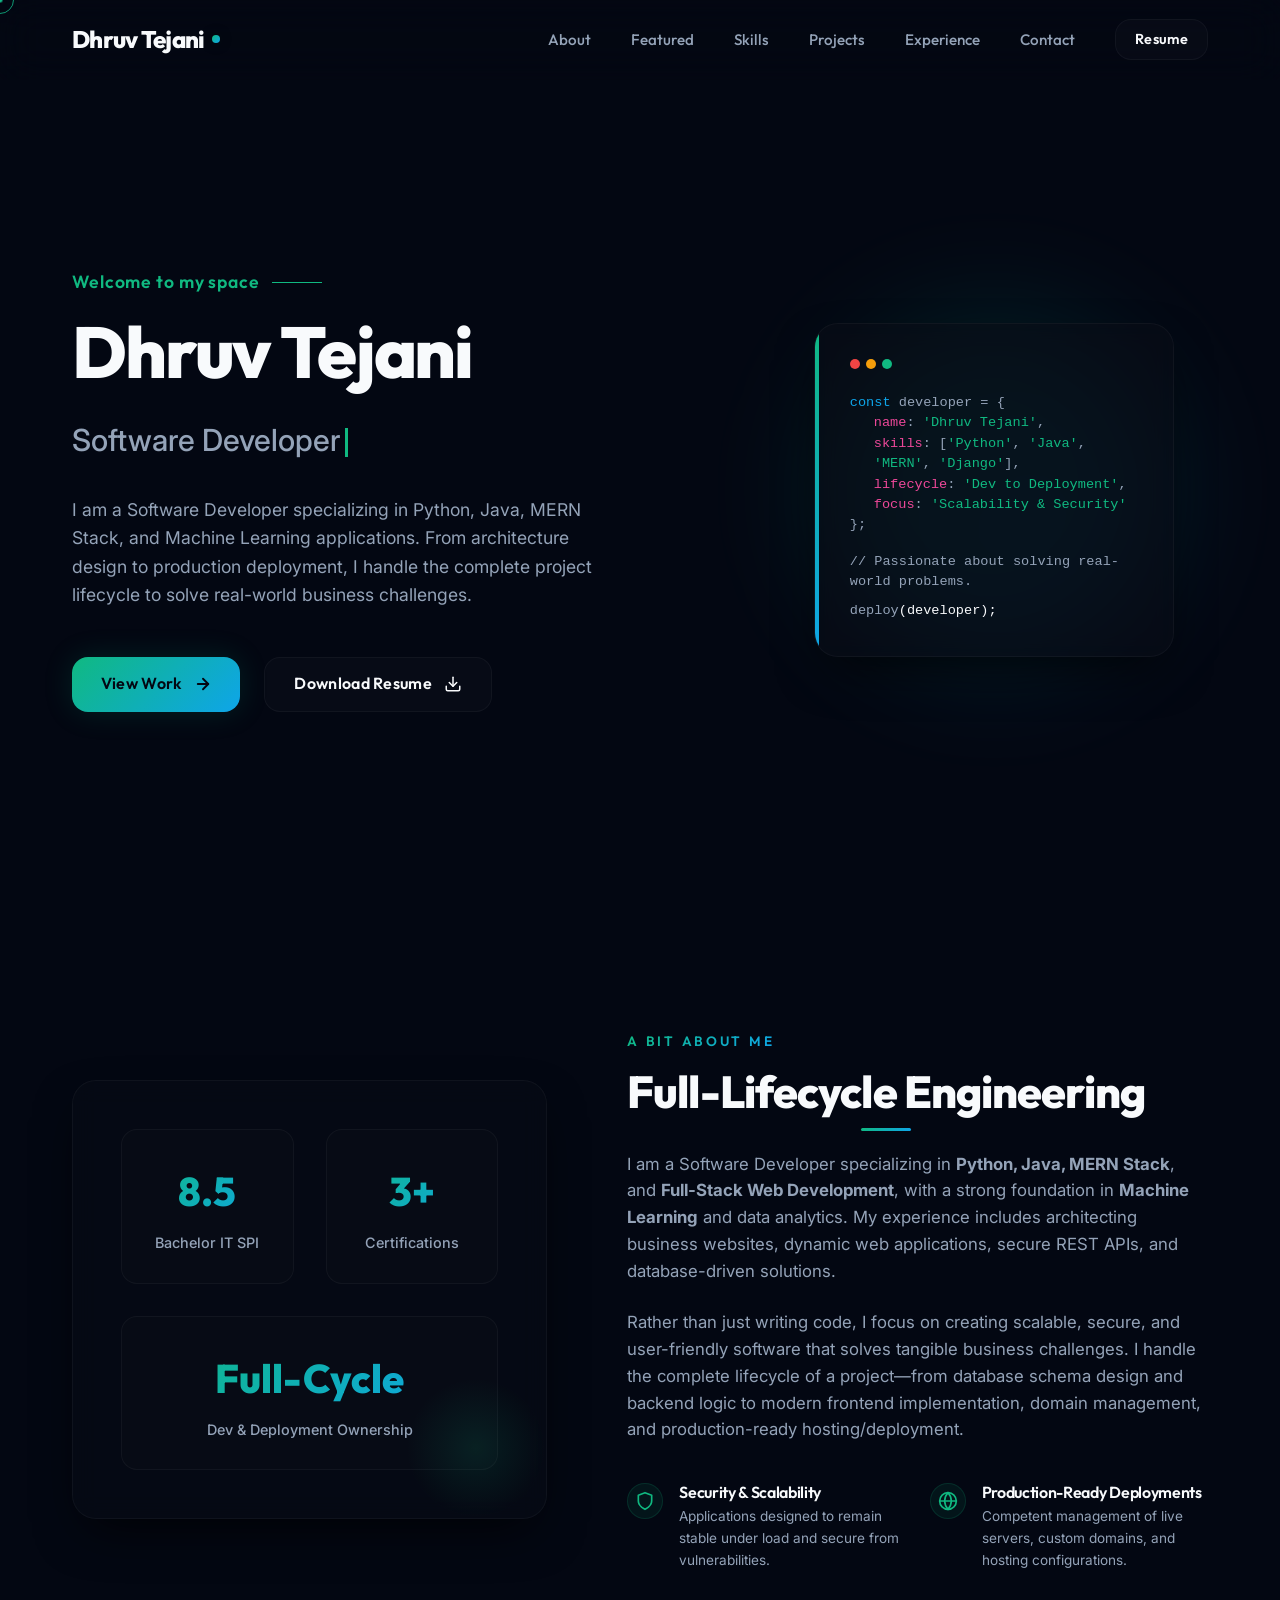
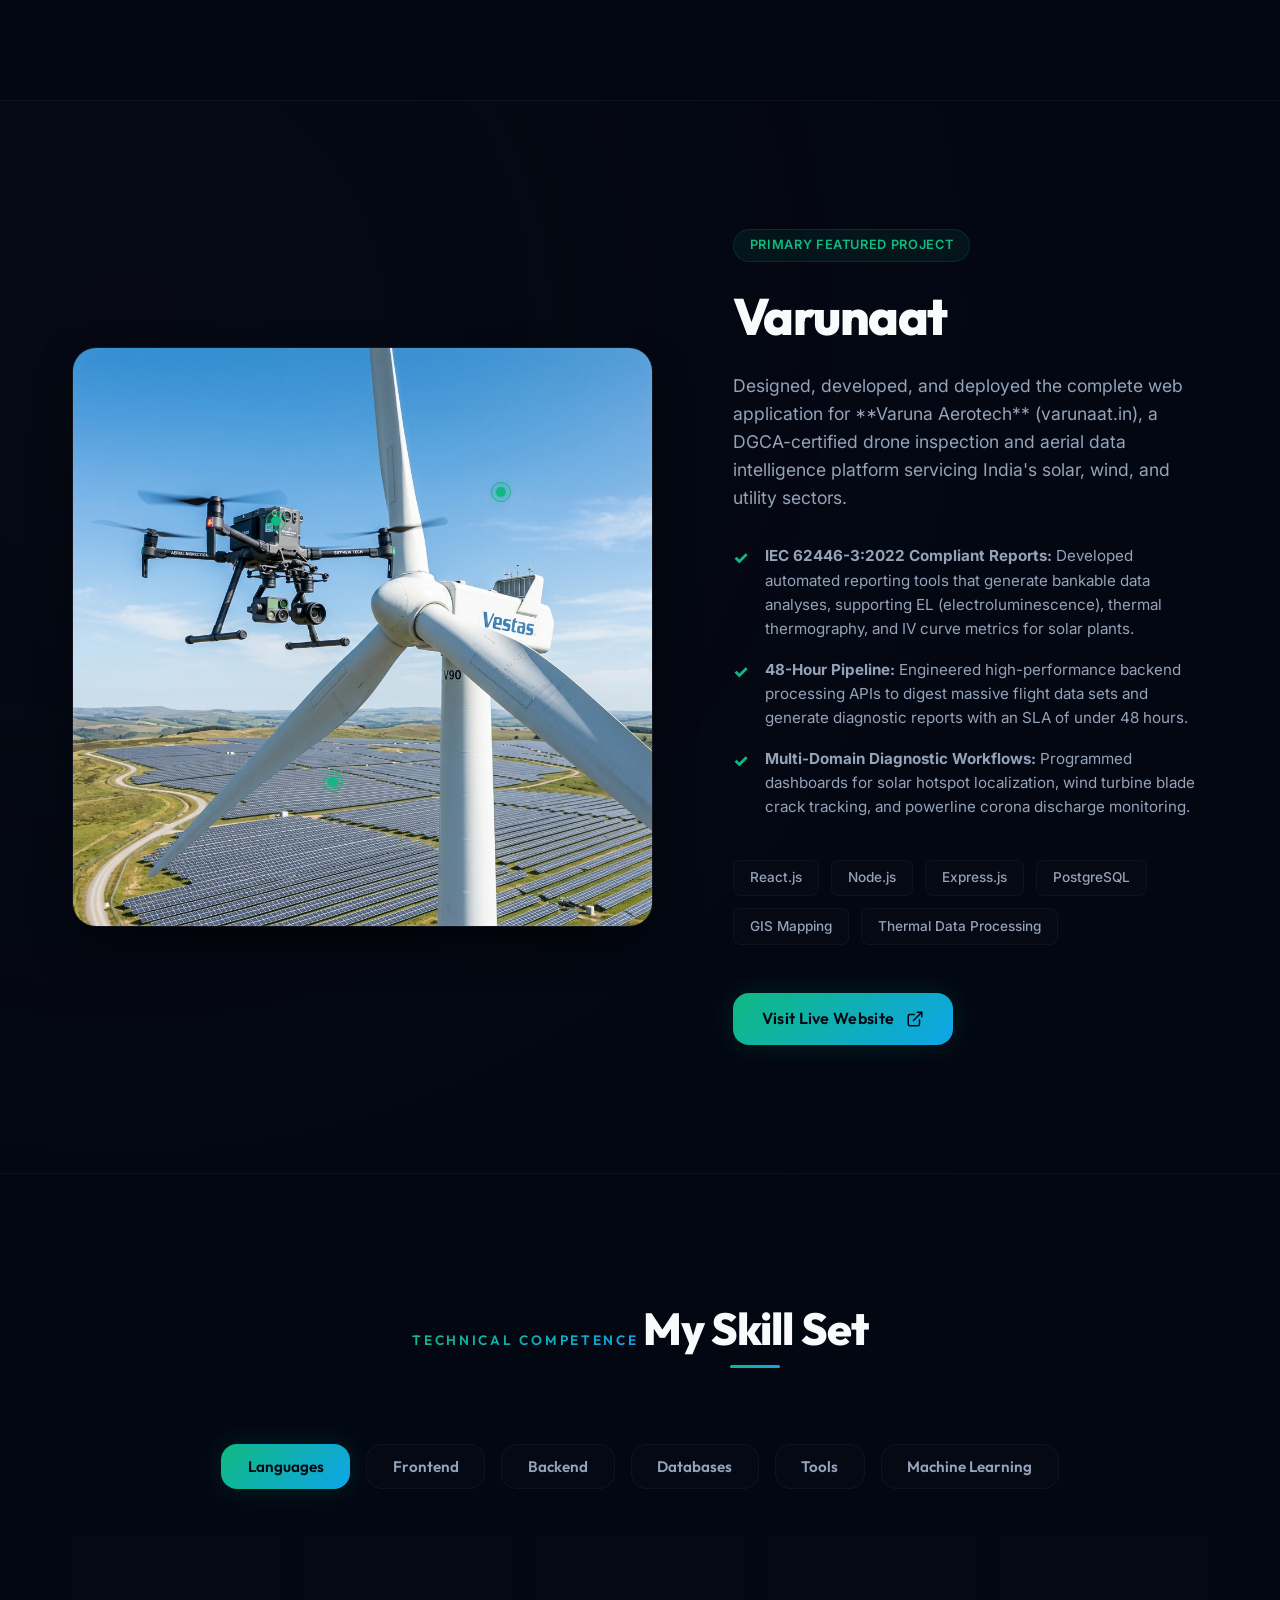
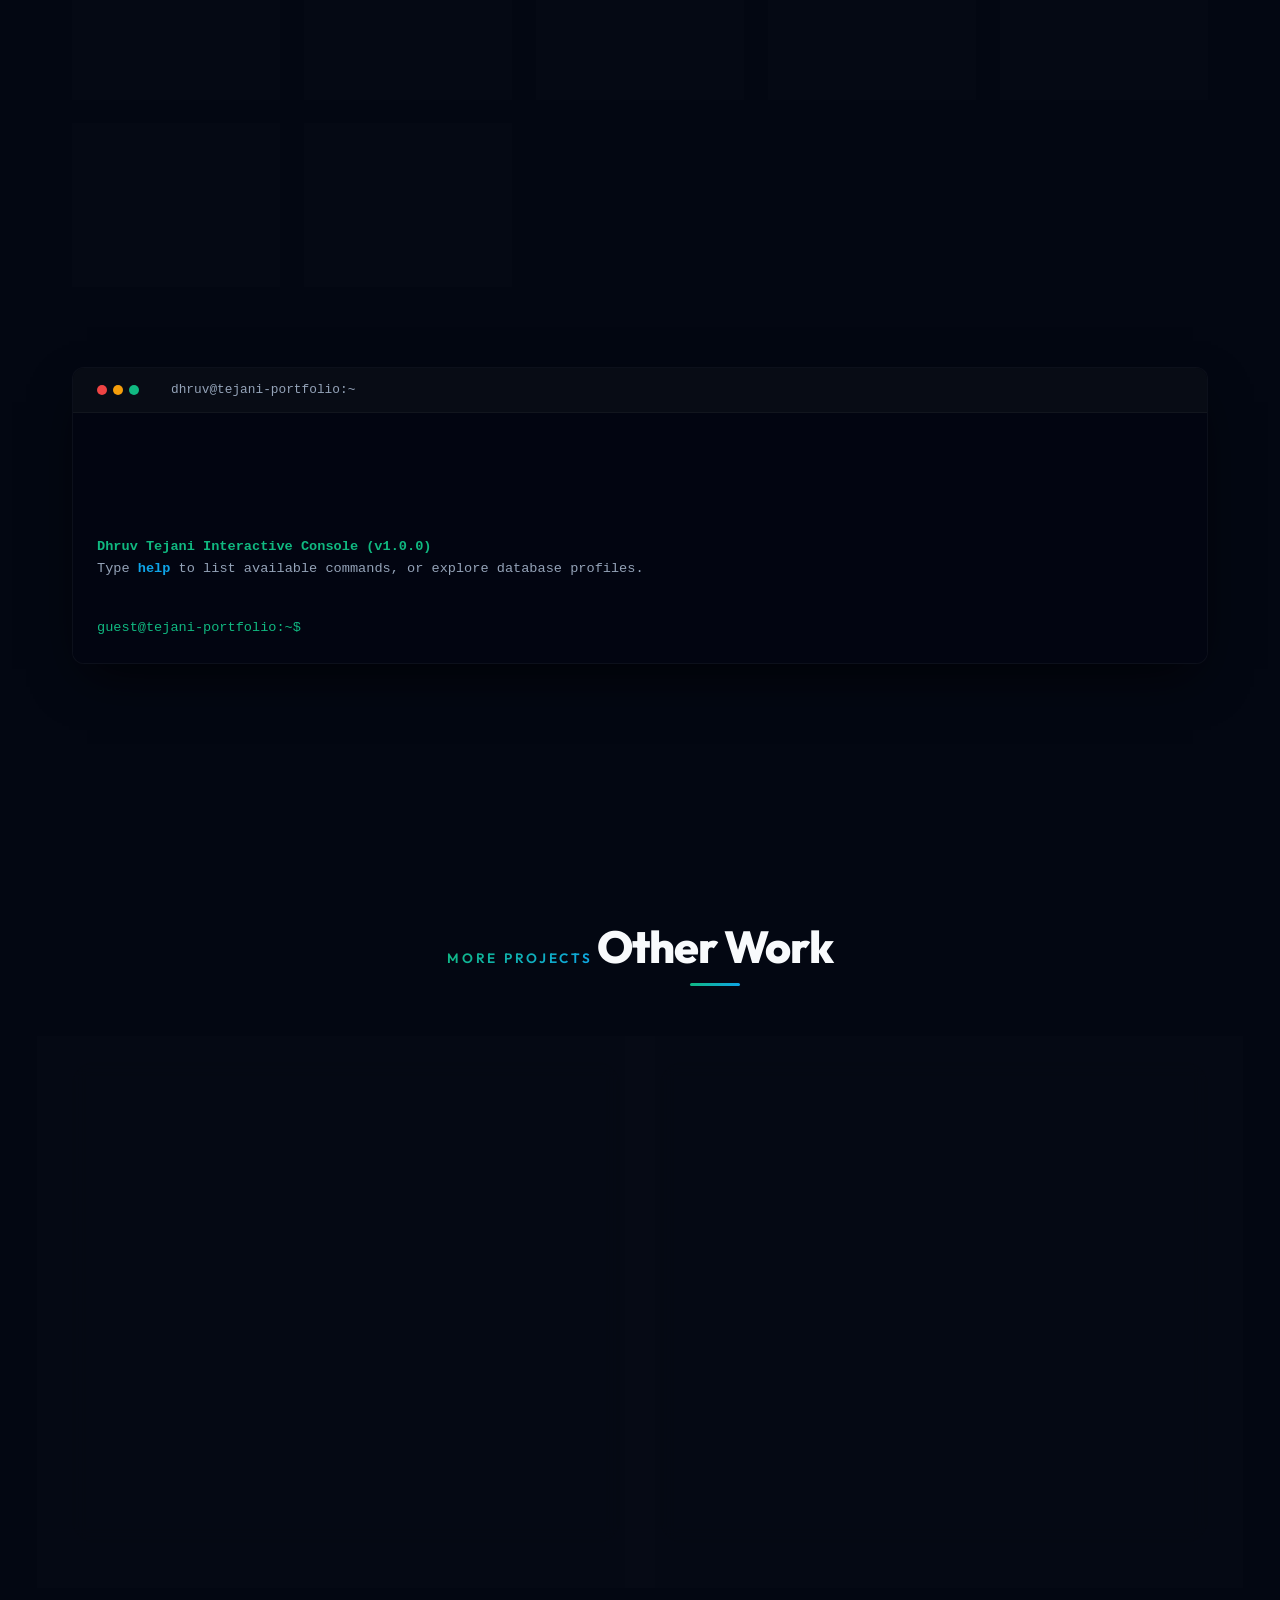
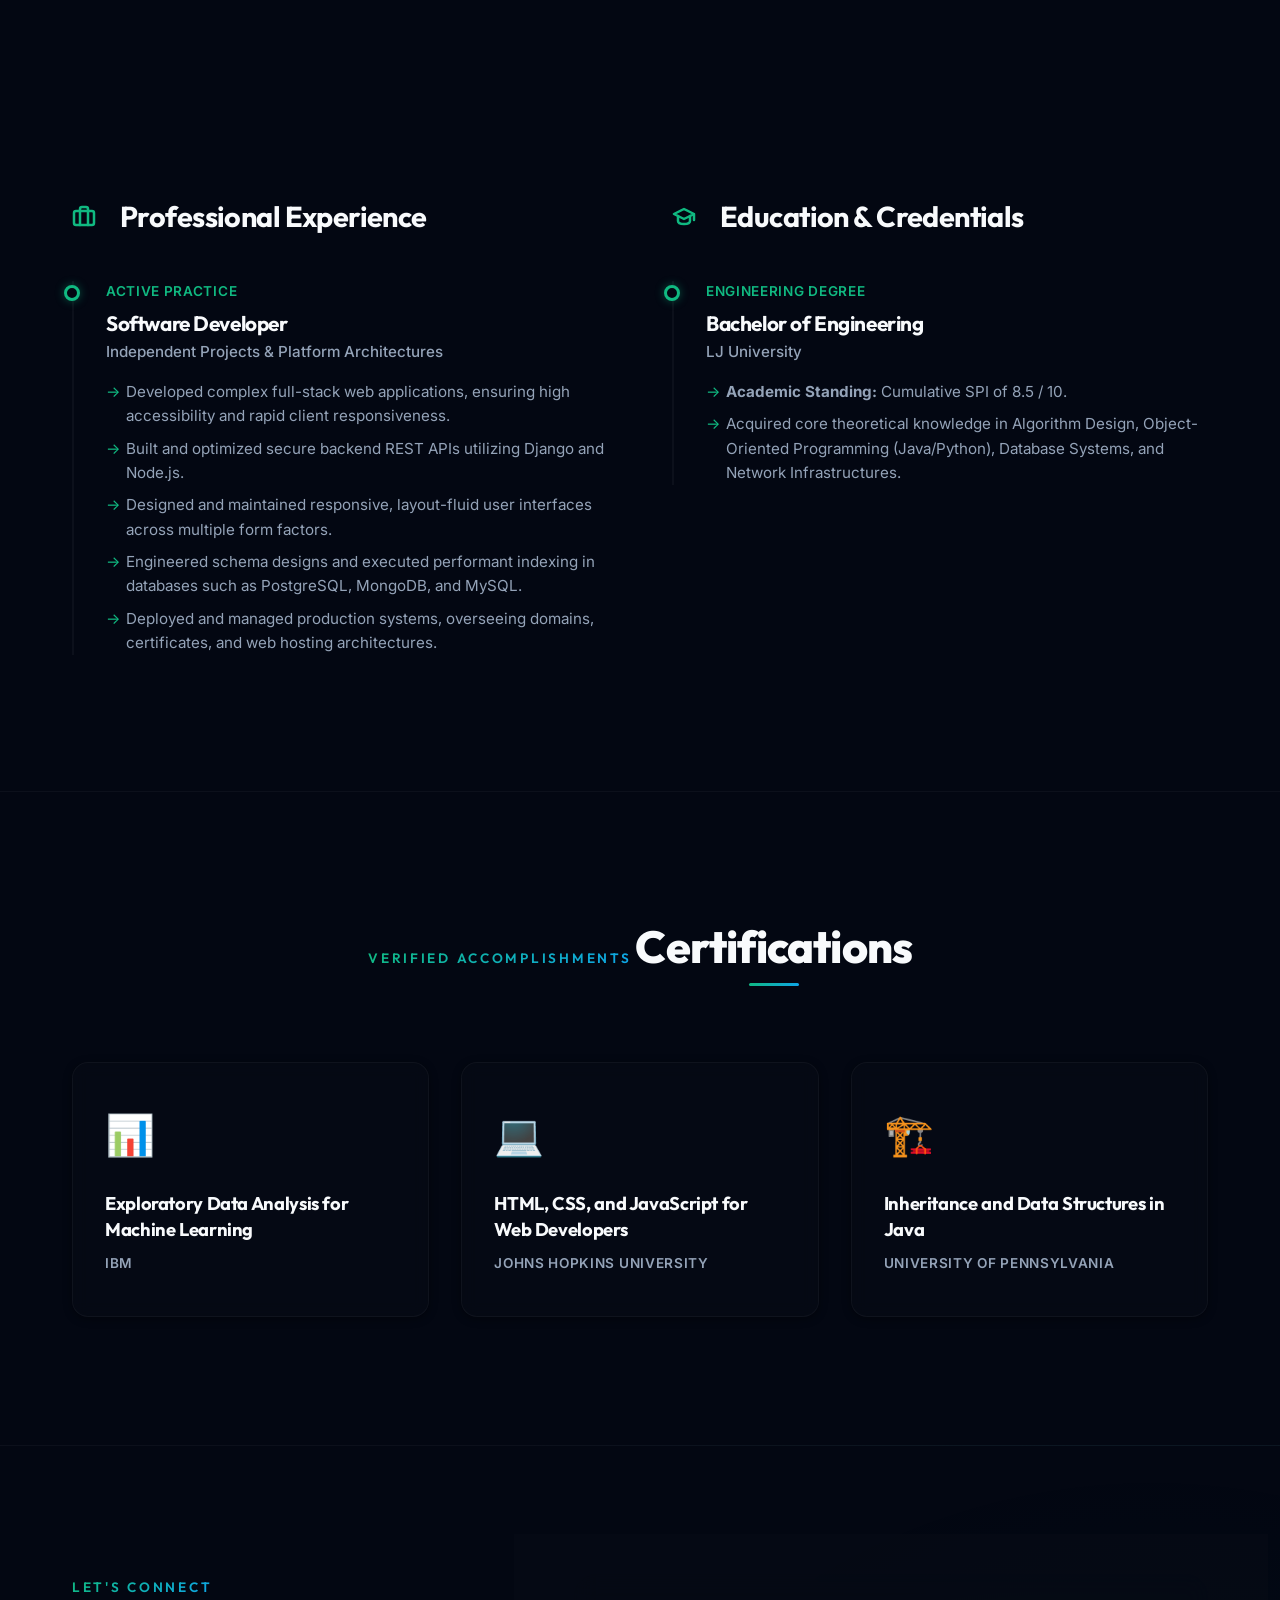
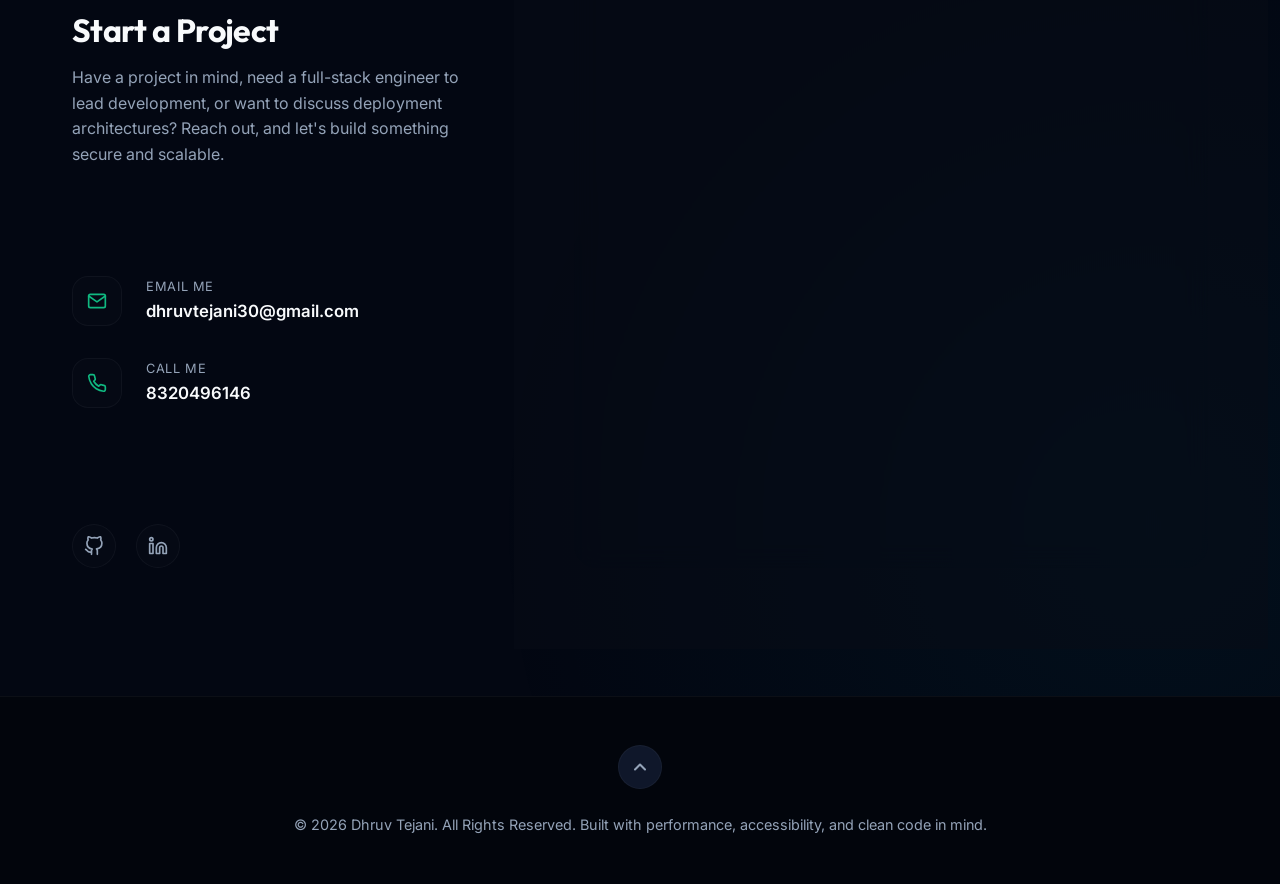
==== commit ee7cc3cc: "Update index.html" ====
--- a/index.html
+++ b/index.html
@@ -428,7 +428,7 @@
             <div class="project-header">
               <div class="project-icon">💼</div>
               <div class="project-links">
-                <a href="https://github.com" target="_blank" class="project-link" aria-label="GitHub Repository">
+                <a href="https://github.com/dhruvtejani33" target="_blank" class="project-link" aria-label="GitHub Repository">
                   <svg width="20" height="20" viewBox="0 0 24 24" fill="none" stroke="currentColor" stroke-width="2" stroke-linecap="round" stroke-linejoin="round"><path d="M9 19c-5 1.5-5-2.5-7-3m14 6v-3.87a3.37 3.37 0 0 0-.94-2.61c3.14-.35 6.44-1.54 6.44-7A5.44 5.44 0 0 0 20 4.77 5.07 5.07 0 0 0 19.91 1S18.73.65 16 2.48a13.38 13.38 0 0 0-7 0C6.27.65 5.09 1 5.09 1A5.07 5.07 0 0 0 5 4.77a5.44 5.44 0 0 0-1.5 3.78c0 5.42 3.3 6.61 6.44 7A3.37 3.37 0 0 0 9 18.13V22"></path></svg>
                 </a>
               </div>
@@ -453,7 +453,7 @@
             <div class="project-header">
               <div class="project-icon">📈</div>
               <div class="project-links">
-                <a href="https://github.com" target="_blank" class="project-link" aria-label="GitHub Repository">
+                <a href="https://github.com/dhruvtejani33" target="_blank" class="project-link" aria-label="GitHub Repository">
                   <svg width="20" height="20" viewBox="0 0 24 24" fill="none" stroke="currentColor" stroke-width="2" stroke-linecap="round" stroke-linejoin="round"><path d="M9 19c-5 1.5-5-2.5-7-3m14 6v-3.87a3.37 3.37 0 0 0-.94-2.61c3.14-.35 6.44-1.54 6.44-7A5.44 5.44 0 0 0 20 4.77 5.07 5.07 0 0 0 19.91 1S18.73.65 16 2.48a13.38 13.38 0 0 0-7 0C6.27.65 5.09 1 5.09 1A5.07 5.07 0 0 0 5 4.77a5.44 5.44 0 0 0-1.5 3.78c0 5.42 3.3 6.61 6.44 7A3.37 3.37 0 0 0 9 18.13V22"></path></svg>
                 </a>
               </div>
@@ -605,7 +605,7 @@
         
         <!-- Social Profiles -->
         <div class="contact-socials">
-          <a href="https://github.com" target="_blank" class="social-link" aria-label="GitHub Profile">
+          <a href="https://github.com/dhruvtejani33" target="_blank" class="social-link" aria-label="GitHub Profile">
             <svg width="20" height="20" viewBox="0 0 24 24" fill="none" stroke="currentColor" stroke-width="2" stroke-linecap="round" stroke-linejoin="round"><path d="M9 19c-5 1.5-5-2.5-7-3m14 6v-3.87a3.37 3.37 0 0 0-.94-2.61c3.14-.35 6.44-1.54 6.44-7A5.44 5.44 0 0 0 20 4.77 5.07 5.07 0 0 0 19.91 1S18.73.65 16 2.48a13.38 13.38 0 0 0-7 0C6.27.65 5.09 1 5.09 1A5.07 5.07 0 0 0 5 4.77a5.44 5.44 0 0 0-1.5 3.78c0 5.42 3.3 6.61 6.44 7A3.37 3.37 0 0 0 9 18.13V22"></path></svg>
           </a>
           <a href="https://www.linkedin.com/in/dhruv-tejani-379653378?utm_source=share_via&utm_content=profile&utm_medium=member_android" target="_blank" class="social-link" aria-label="LinkedIn Profile">
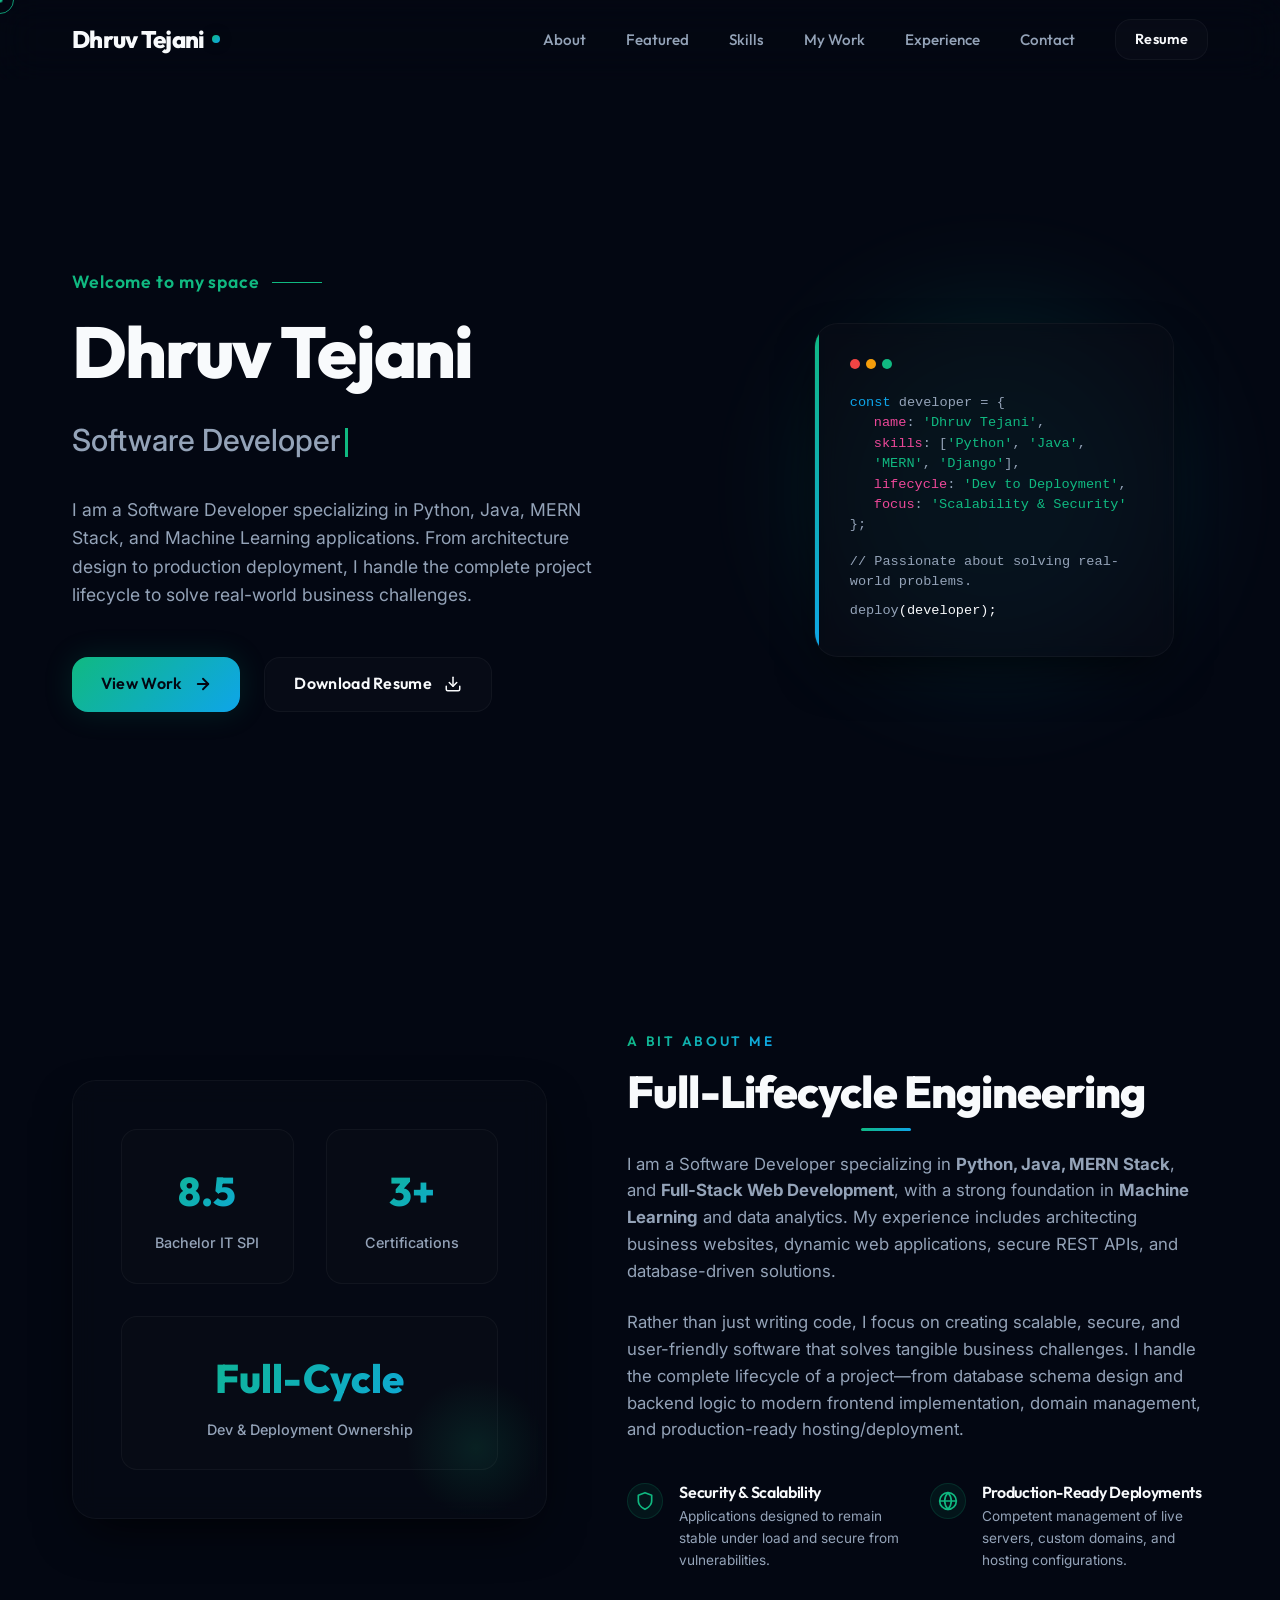
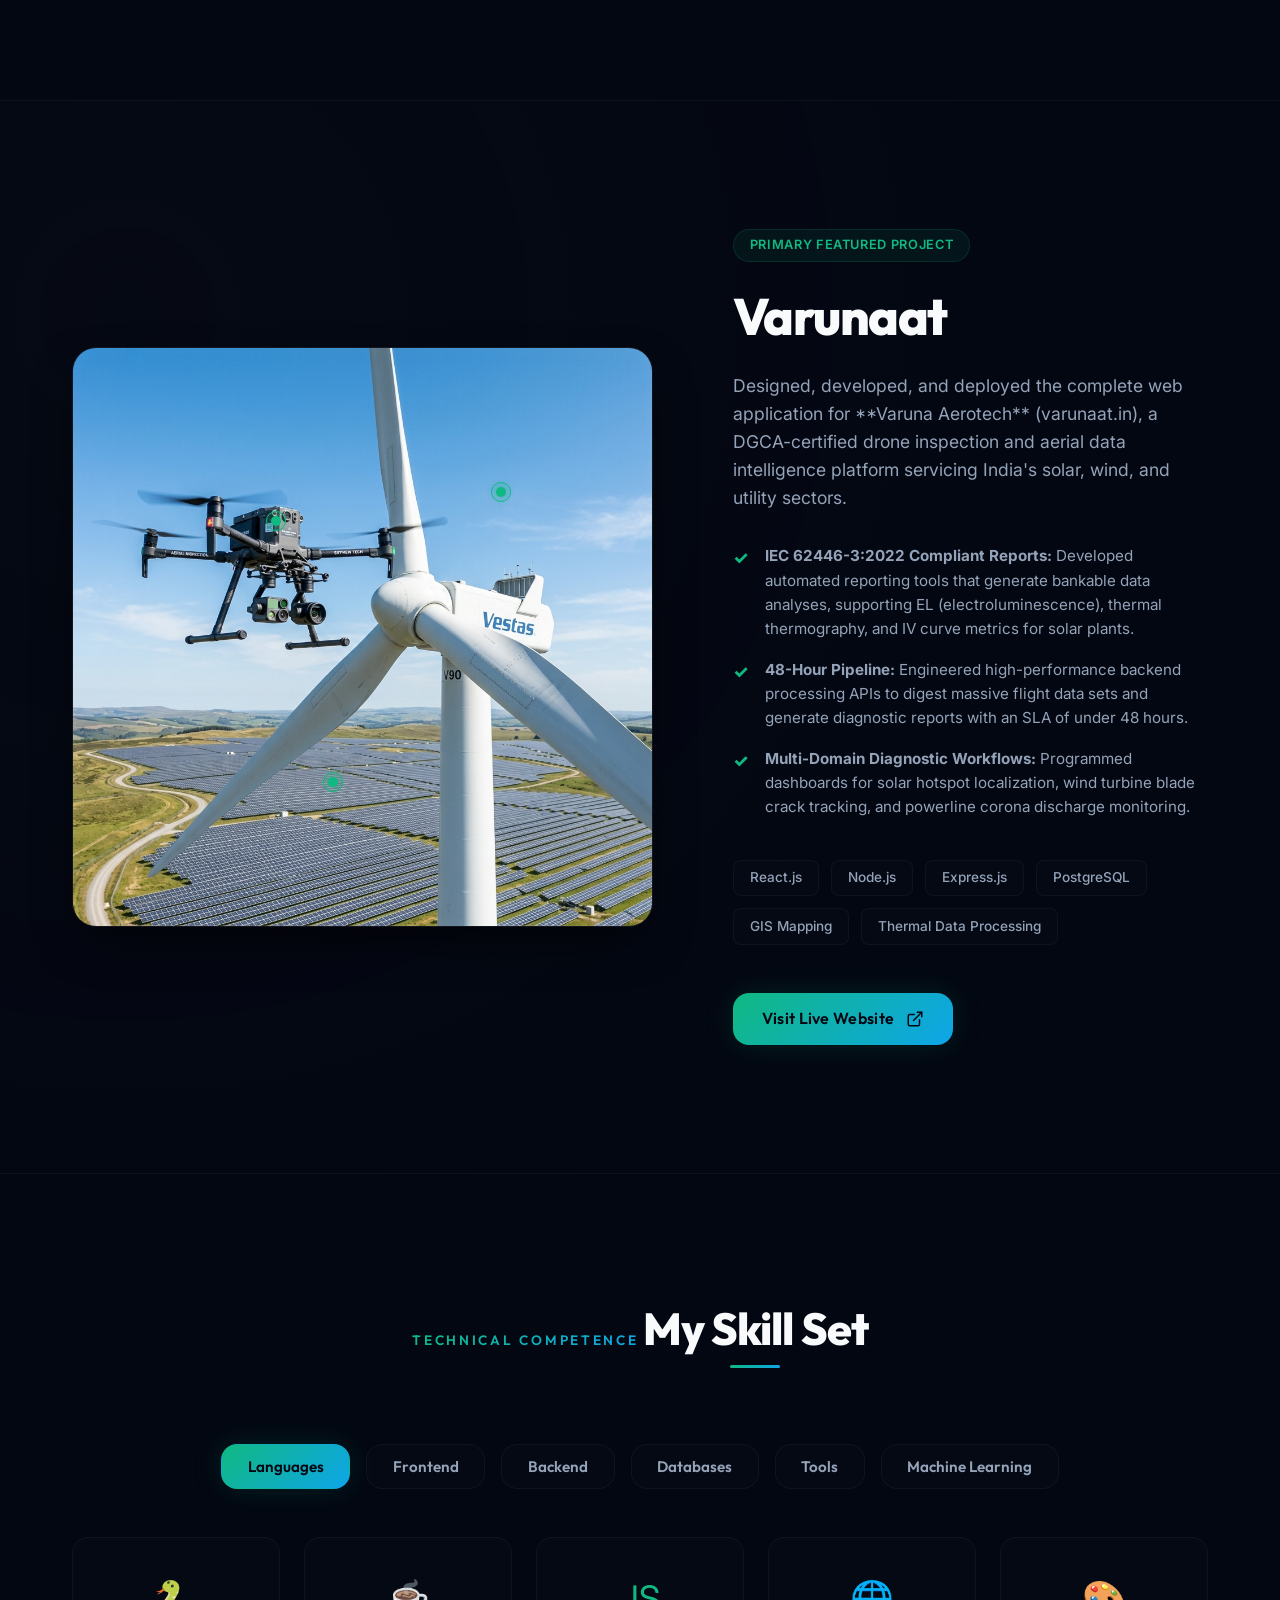
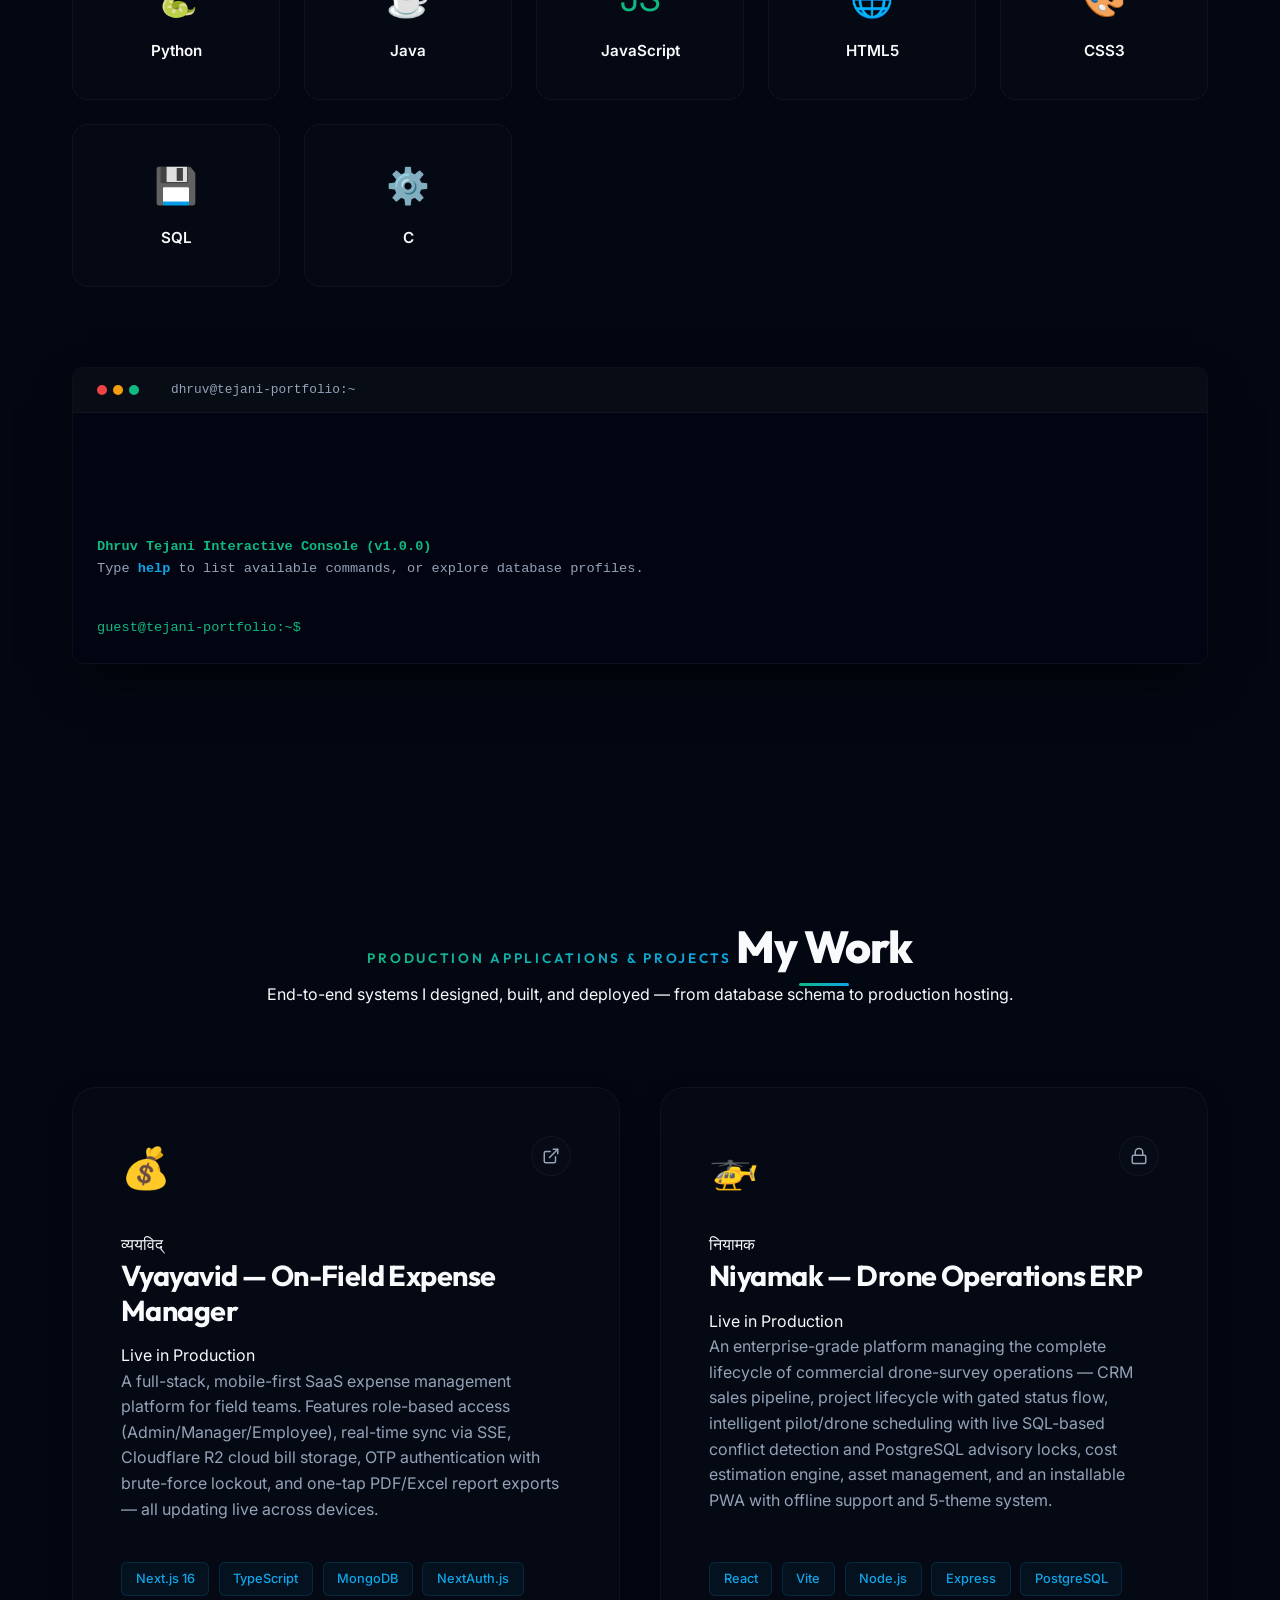
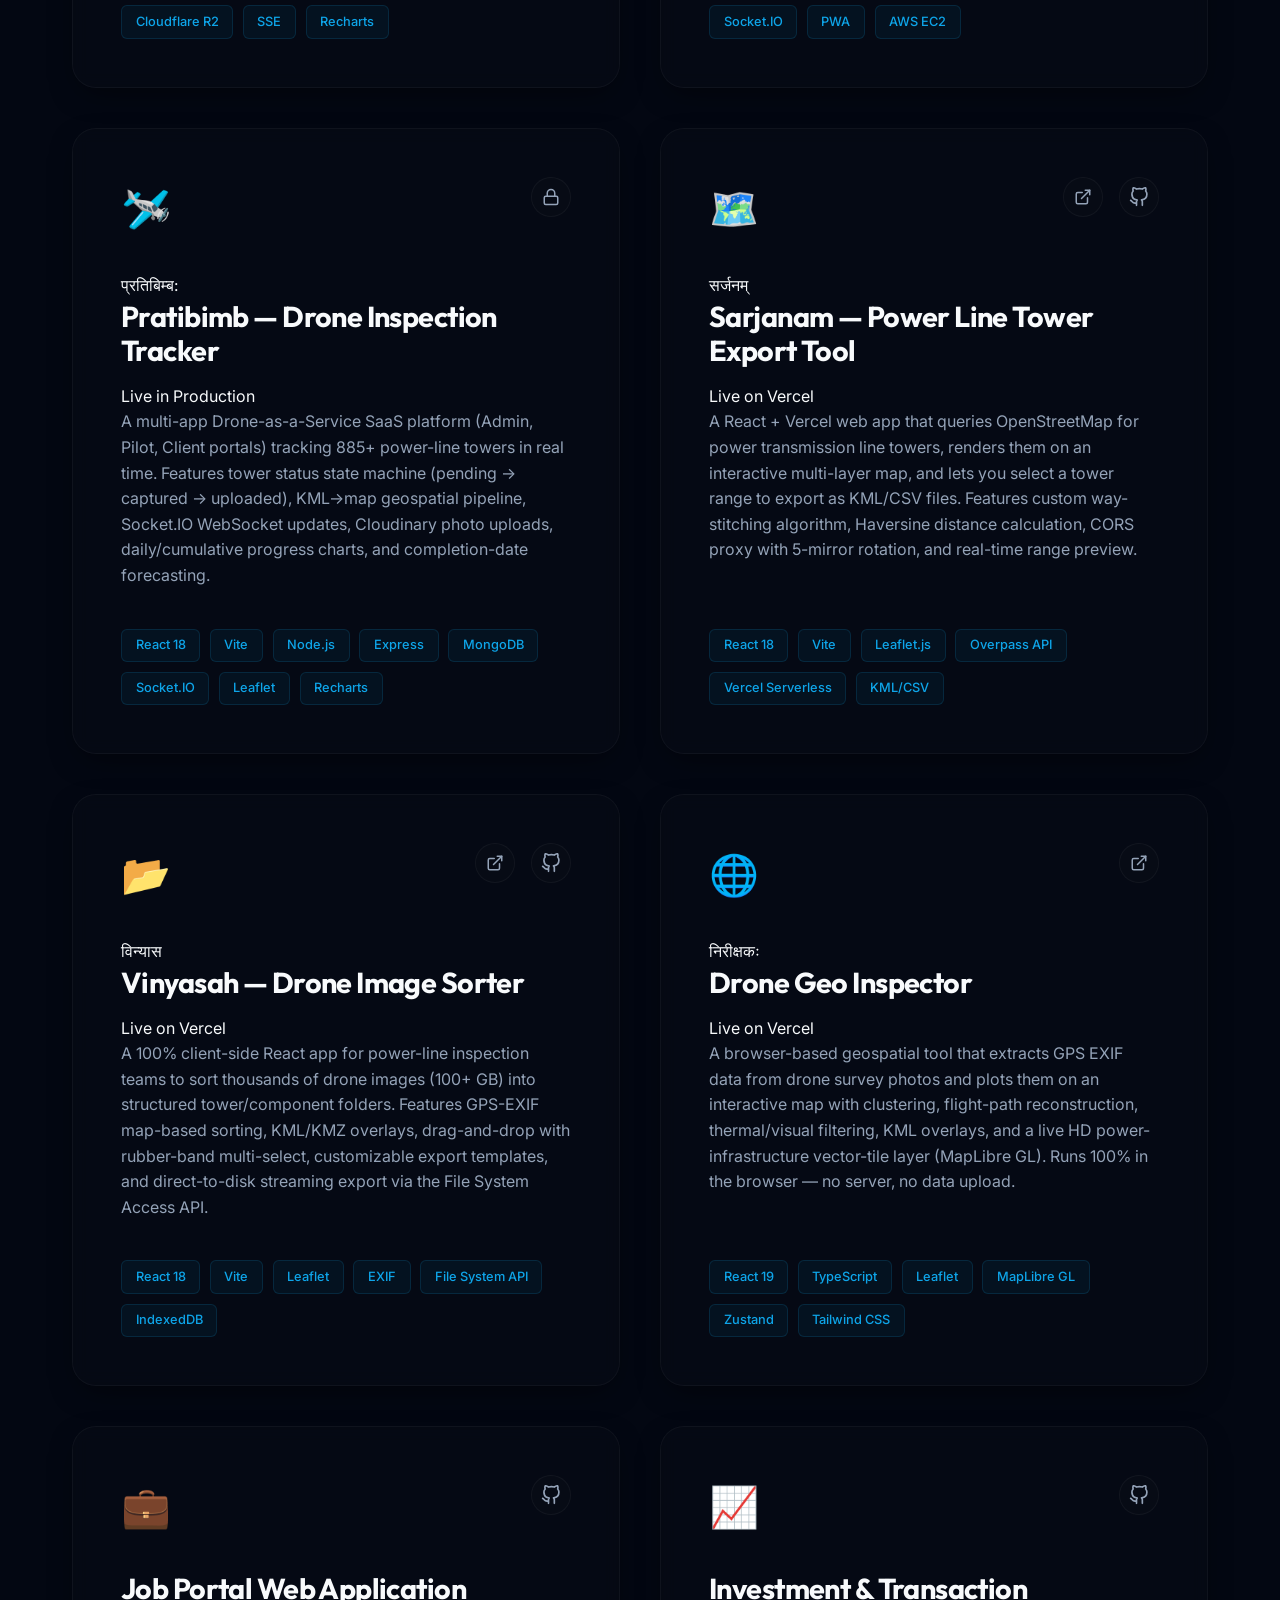
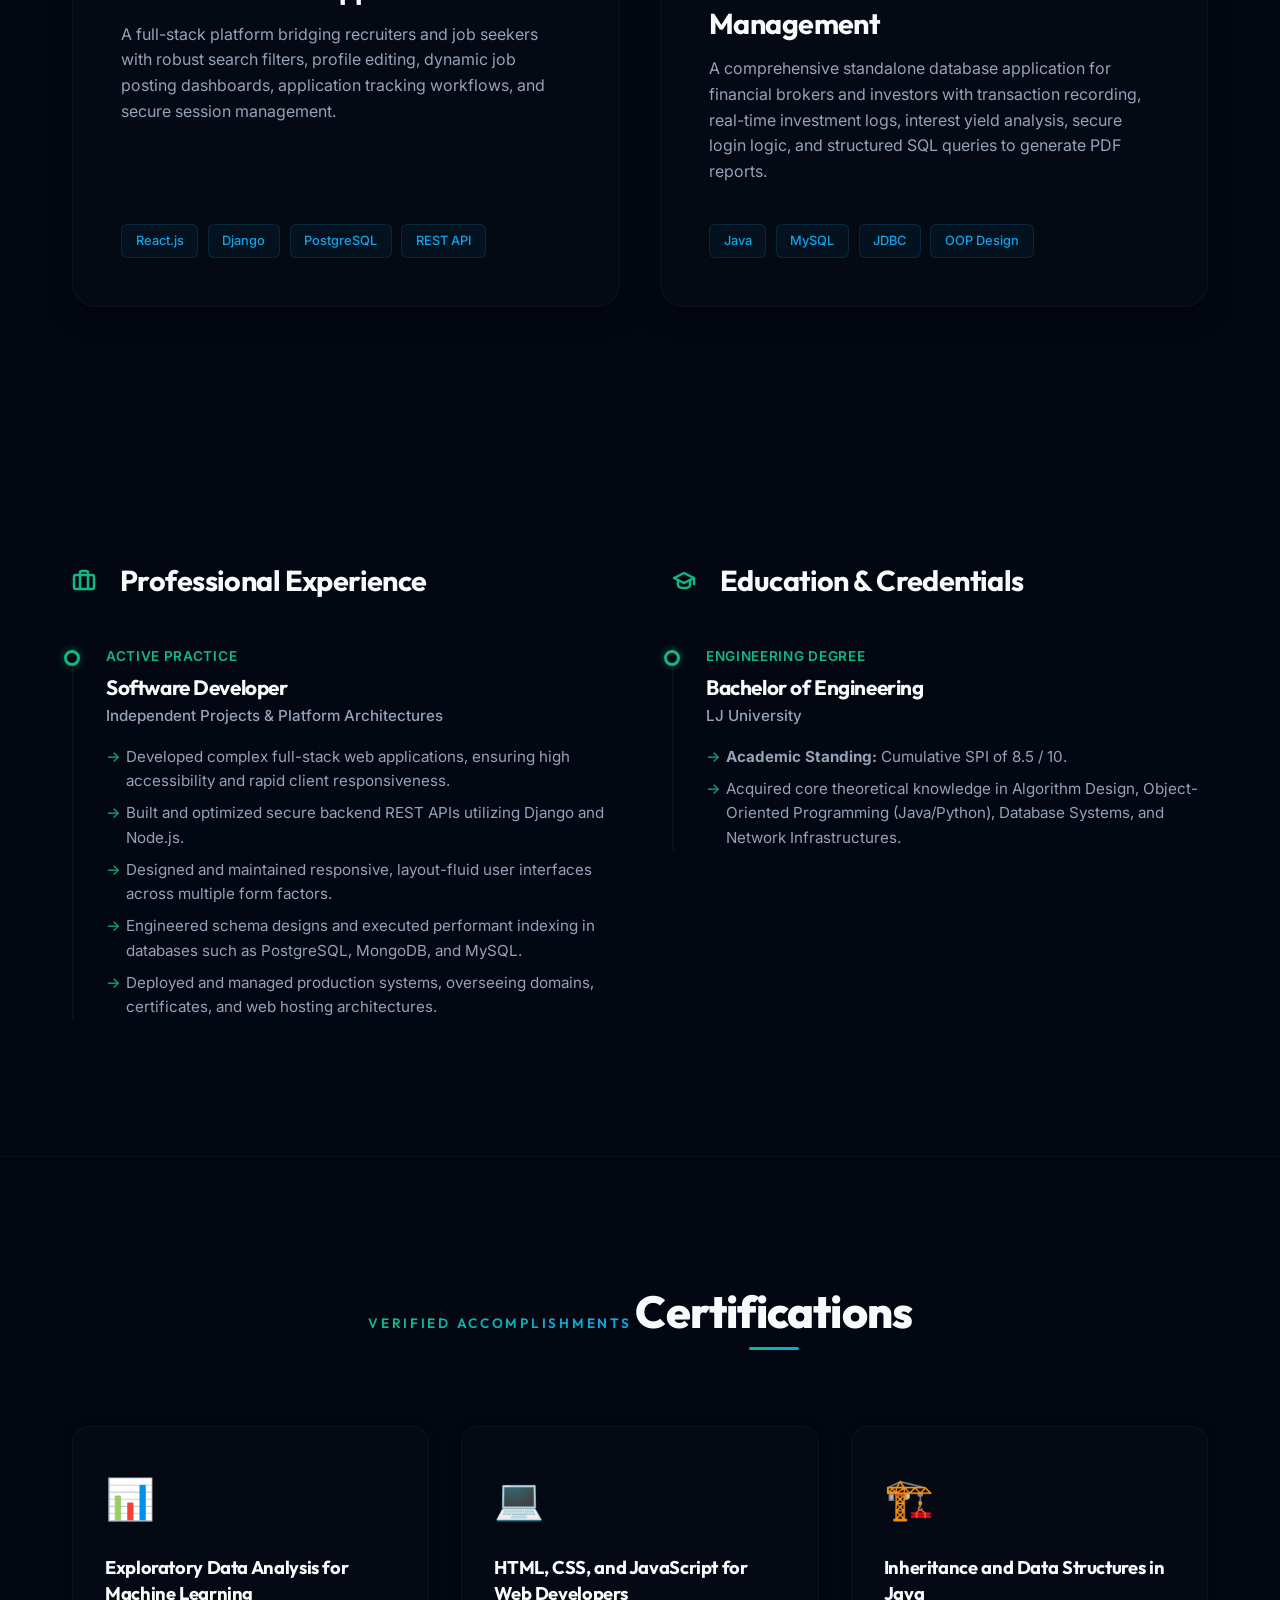
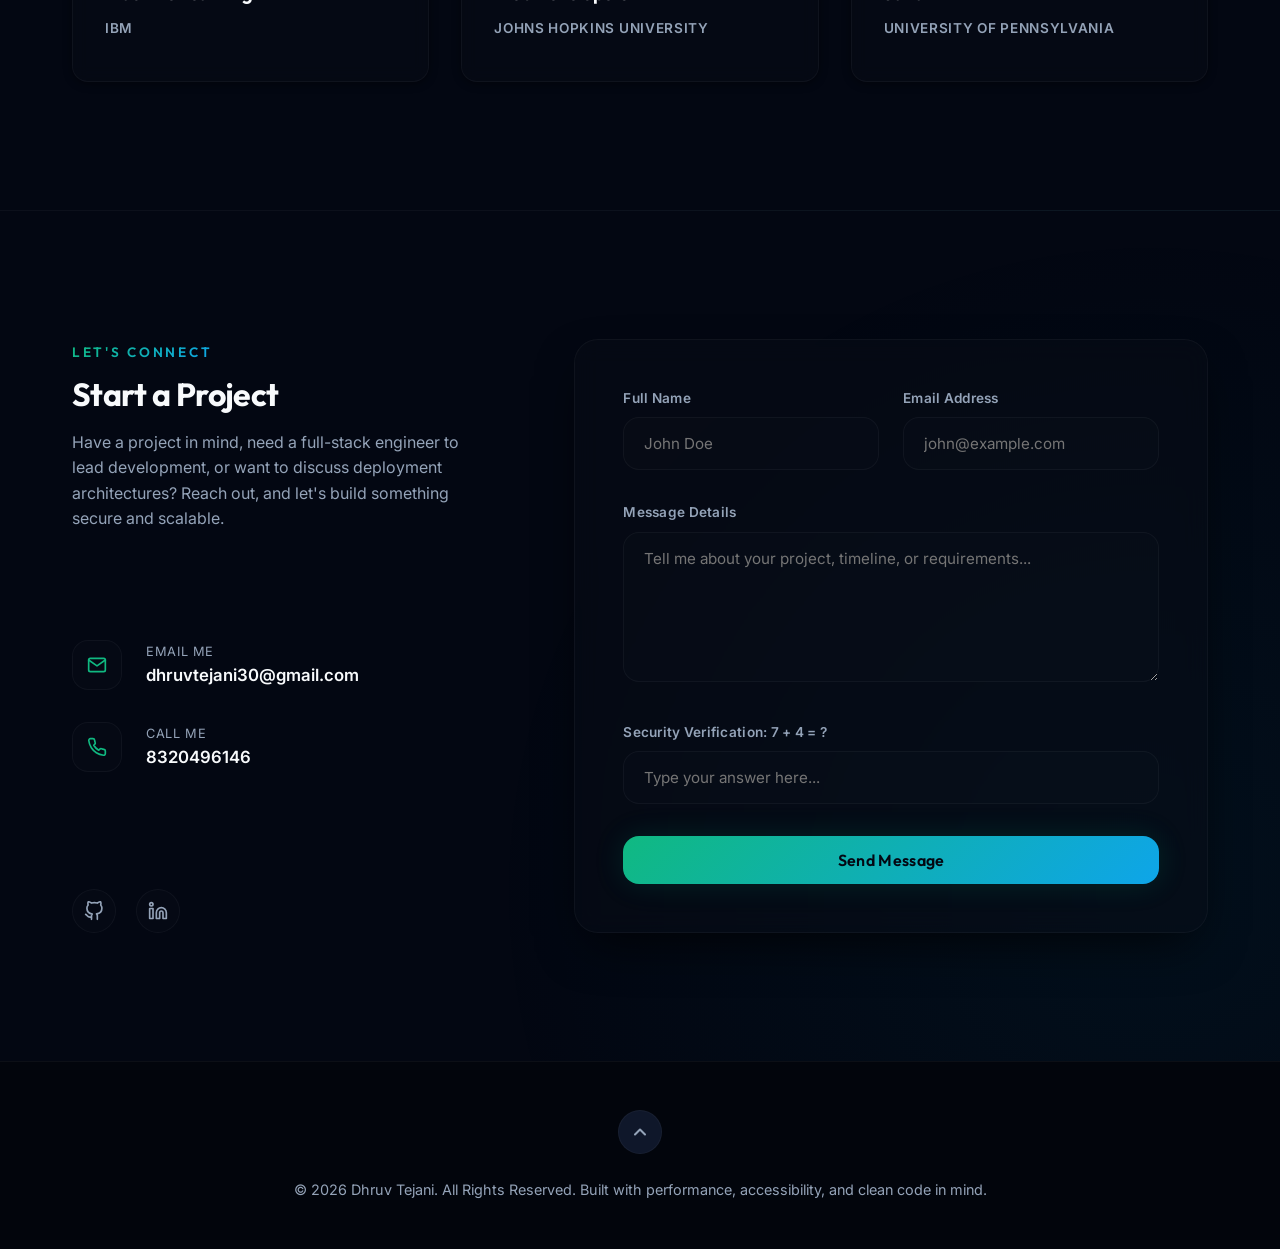
==== commit de0a6bb0: "Update index.html" ====
--- a/index.html
+++ b/index.html
@@ -37,7 +37,7 @@
           <li><a href="#about" class="nav-link">About</a></li>
           <li><a href="#featured-project" class="nav-link">Featured</a></li>
           <li><a href="#skills" class="nav-link">Skills</a></li>
-          <li><a href="#projects" class="nav-link">Projects</a></li>
+          <li><a href="#projects" class="nav-link">My Work</a></li>
           <li><a href="#experience" class="nav-link">Experience</a></li>
           <li><a href="#contact" class="nav-link">Contact</a></li>
           <li><a href="resume.html" target="_blank" class="btn btn-secondary" style="padding: 0.5rem 1.2rem; font-size: 0.9rem;">Resume</a></li>
@@ -413,16 +413,209 @@
     </div>
   </section>
 
-  <!-- Other Projects Section -->
+  <!-- My Work / Projects Section -->
   <section class="section" id="projects">
     <div class="container reveal">
       <div class="section-title-wrapper">
-        <span class="section-subtitle">More Projects</span>
-        <h2 class="section-title">Other Work</h2>
+        <span class="section-subtitle">Production Applications &amp; Projects</span>
+        <h2 class="section-title">My Work</h2>
+        <p class="section-description">End-to-end systems I designed, built, and deployed — from database schema to production hosting.</p>
       </div>
       
       <div class="projects-grid">
-        <!-- Project Card 1: Job Portal -->
+
+        <!-- Project Card: Vyayavid -->
+        <div class="project-card project-card--production">
+          <div>
+            <div class="project-header">
+              <div class="project-icon">💰</div>
+              <div class="project-links">
+                <a href="https://vyayvid.varunaat.in" target="_blank" class="project-link project-link--live" aria-label="Visit Live Website" title="Live">
+                  <svg width="18" height="18" viewBox="0 0 24 24" fill="none" stroke="currentColor" stroke-width="2" stroke-linecap="round" stroke-linejoin="round"><path d="M18 13v6a2 2 0 0 1-2 2H5a2 2 0 0 1-2-2V8a2 2 0 0 1 2-2h6"></path><polyline points="15 3 21 3 21 9"></polyline><line x1="10" y1="14" x2="21" y2="3"></line></svg>
+                </a>
+              </div>
+            </div>
+            <div class="project-name-hindi">व्ययविद्</div>
+            <h3 class="project-title">Vyayavid — On-Field Expense Manager</h3>
+            <div class="project-status-badge">
+              <span class="status-dot"></span> Live in Production
+            </div>
+            <p class="project-description">
+              A full-stack, mobile-first SaaS expense management platform for field teams. Features role-based access (Admin/Manager/Employee), real-time sync via SSE, Cloudflare R2 cloud bill storage, OTP authentication with brute-force lockout, and one-tap PDF/Excel report exports — all updating live across devices.
+            </p>
+          </div>
+          <div class="project-tech">
+            <span>Next.js 16</span>
+            <span>TypeScript</span>
+            <span>MongoDB</span>
+            <span>NextAuth.js</span>
+            <span>Cloudflare R2</span>
+            <span>SSE</span>
+            <span>Recharts</span>
+          </div>
+        </div>
+
+        <!-- Project Card: Niyamak -->
+        <div class="project-card project-card--production">
+          <div>
+            <div class="project-header">
+              <div class="project-icon">🚁</div>
+              <div class="project-links">
+                <span class="project-link project-link--private" title="Enterprise — Private Access">
+                  <svg width="18" height="18" viewBox="0 0 24 24" fill="none" stroke="currentColor" stroke-width="2" stroke-linecap="round" stroke-linejoin="round"><rect x="3" y="11" width="18" height="11" rx="2" ry="2"></rect><path d="M7 11V7a5 5 0 0 1 10 0v4"></path></svg>
+                </span>
+              </div>
+            </div>
+            <div class="project-name-hindi">नियामक</div>
+            <h3 class="project-title">Niyamak — Drone Operations ERP</h3>
+            <div class="project-status-badge">
+              <span class="status-dot"></span> Live in Production
+            </div>
+            <p class="project-description">
+              An enterprise-grade platform managing the complete lifecycle of commercial drone-survey operations — CRM sales pipeline, project lifecycle with gated status flow, intelligent pilot/drone scheduling with live SQL-based conflict detection and PostgreSQL advisory locks, cost estimation engine, asset management, and an installable PWA with offline support and 5-theme system.
+            </p>
+          </div>
+          <div class="project-tech">
+            <span>React</span>
+            <span>Vite</span>
+            <span>Node.js</span>
+            <span>Express</span>
+            <span>PostgreSQL</span>
+            <span>Socket.IO</span>
+            <span>PWA</span>
+            <span>AWS EC2</span>
+          </div>
+        </div>
+
+        <!-- Project Card: Pratibimb -->
+        <div class="project-card project-card--production">
+          <div>
+            <div class="project-header">
+              <div class="project-icon">🛩️</div>
+              <div class="project-links">
+                <span class="project-link project-link--private" title="Enterprise — Private Access">
+                  <svg width="18" height="18" viewBox="0 0 24 24" fill="none" stroke="currentColor" stroke-width="2" stroke-linecap="round" stroke-linejoin="round"><rect x="3" y="11" width="18" height="11" rx="2" ry="2"></rect><path d="M7 11V7a5 5 0 0 1 10 0v4"></path></svg>
+                </span>
+              </div>
+            </div>
+            <div class="project-name-hindi">प्रतिबिम्ब:</div>
+            <h3 class="project-title">Pratibimb — Drone Inspection Tracker</h3>
+            <div class="project-status-badge">
+              <span class="status-dot"></span> Live in Production
+            </div>
+            <p class="project-description">
+              A multi-app Drone-as-a-Service SaaS platform (Admin, Pilot, Client portals) tracking 885+ power-line towers in real time. Features tower status state machine (pending → captured → uploaded), KML→map geospatial pipeline, Socket.IO WebSocket updates, Cloudinary photo uploads, daily/cumulative progress charts, and completion-date forecasting.
+            </p>
+          </div>
+          <div class="project-tech">
+            <span>React 18</span>
+            <span>Vite</span>
+            <span>Node.js</span>
+            <span>Express</span>
+            <span>MongoDB</span>
+            <span>Socket.IO</span>
+            <span>Leaflet</span>
+            <span>Recharts</span>
+          </div>
+        </div>
+
+        <!-- Project Card: Sarjanam -->
+        <div class="project-card project-card--production">
+          <div>
+            <div class="project-header">
+              <div class="project-icon">🗺️</div>
+              <div class="project-links">
+                <a href="https://kml-generator-lilac.vercel.app" target="_blank" class="project-link project-link--live" aria-label="Visit Live Website" title="Live">
+                  <svg width="18" height="18" viewBox="0 0 24 24" fill="none" stroke="currentColor" stroke-width="2" stroke-linecap="round" stroke-linejoin="round"><path d="M18 13v6a2 2 0 0 1-2 2H5a2 2 0 0 1-2-2V8a2 2 0 0 1 2-2h6"></path><polyline points="15 3 21 3 21 9"></polyline><line x1="10" y1="14" x2="21" y2="3"></line></svg>
+                </a>
+                <a href="https://github.com/Divyang9099/kml-generator" target="_blank" class="project-link" aria-label="GitHub Repository">
+                  <svg width="20" height="20" viewBox="0 0 24 24" fill="none" stroke="currentColor" stroke-width="2" stroke-linecap="round" stroke-linejoin="round"><path d="M9 19c-5 1.5-5-2.5-7-3m14 6v-3.87a3.37 3.37 0 0 0-.94-2.61c3.14-.35 6.44-1.54 6.44-7A5.44 5.44 0 0 0 20 4.77 5.07 5.07 0 0 0 19.91 1S18.73.65 16 2.48a13.38 13.38 0 0 0-7 0C6.27.65 5.09 1 5.09 1A5.07 5.07 0 0 0 5 4.77a5.44 5.44 0 0 0-1.5 3.78c0 5.42 3.3 6.61 6.44 7A3.37 3.37 0 0 0 9 18.13V22"></path></svg>
+                </a>
+              </div>
+            </div>
+            <div class="project-name-hindi">सर्जनम्</div>
+            <h3 class="project-title">Sarjanam — Power Line Tower Export Tool</h3>
+            <div class="project-status-badge">
+              <span class="status-dot"></span> Live on Vercel
+            </div>
+            <p class="project-description">
+              A React + Vercel web app that queries OpenStreetMap for power transmission line towers, renders them on an interactive multi-layer map, and lets you select a tower range to export as KML/CSV files. Features custom way-stitching algorithm, Haversine distance calculation, CORS proxy with 5-mirror rotation, and real-time range preview.
+            </p>
+          </div>
+          <div class="project-tech">
+            <span>React 18</span>
+            <span>Vite</span>
+            <span>Leaflet.js</span>
+            <span>Overpass API</span>
+            <span>Vercel Serverless</span>
+            <span>KML/CSV</span>
+          </div>
+        </div>
+
+        <!-- Project Card: Vinyasah -->
+        <div class="project-card project-card--production">
+          <div>
+            <div class="project-header">
+              <div class="project-icon">📂</div>
+              <div class="project-links">
+                <a href="https://vinyasah.vercel.app" target="_blank" class="project-link project-link--live" aria-label="Visit Live Website" title="Live">
+                  <svg width="18" height="18" viewBox="0 0 24 24" fill="none" stroke="currentColor" stroke-width="2" stroke-linecap="round" stroke-linejoin="round"><path d="M18 13v6a2 2 0 0 1-2 2H5a2 2 0 0 1-2-2V8a2 2 0 0 1 2-2h6"></path><polyline points="15 3 21 3 21 9"></polyline><line x1="10" y1="14" x2="21" y2="3"></line></svg>
+                </a>
+                <a href="https://github.com/Divyang9099/AerioSort" target="_blank" class="project-link" aria-label="GitHub Repository">
+                  <svg width="20" height="20" viewBox="0 0 24 24" fill="none" stroke="currentColor" stroke-width="2" stroke-linecap="round" stroke-linejoin="round"><path d="M9 19c-5 1.5-5-2.5-7-3m14 6v-3.87a3.37 3.37 0 0 0-.94-2.61c3.14-.35 6.44-1.54 6.44-7A5.44 5.44 0 0 0 20 4.77 5.07 5.07 0 0 0 19.91 1S18.73.65 16 2.48a13.38 13.38 0 0 0-7 0C6.27.65 5.09 1 5.09 1A5.07 5.07 0 0 0 5 4.77a5.44 5.44 0 0 0-1.5 3.78c0 5.42 3.3 6.61 6.44 7A3.37 3.37 0 0 0 9 18.13V22"></path></svg>
+                </a>
+              </div>
+            </div>
+            <div class="project-name-hindi">विन्यास</div>
+            <h3 class="project-title">Vinyasah — Drone Image Sorter</h3>
+            <div class="project-status-badge">
+              <span class="status-dot"></span> Live on Vercel
+            </div>
+            <p class="project-description">
+              A 100% client-side React app for power-line inspection teams to sort thousands of drone images (100+ GB) into structured tower/component folders. Features GPS-EXIF map-based sorting, KML/KMZ overlays, drag-and-drop with rubber-band multi-select, customizable export templates, and direct-to-disk streaming export via the File System Access API.
+            </p>
+          </div>
+          <div class="project-tech">
+            <span>React 18</span>
+            <span>Vite</span>
+            <span>Leaflet</span>
+            <span>EXIF</span>
+            <span>File System API</span>
+            <span>IndexedDB</span>
+          </div>
+        </div>
+
+        <!-- Project Card: Drone Geo Inspector -->
+        <div class="project-card project-card--production">
+          <div>
+            <div class="project-header">
+              <div class="project-icon">🌐</div>
+              <div class="project-links">
+                <a href="https://drone-geo-inspector-part2.vercel.app/" target="_blank" class="project-link project-link--live" aria-label="Visit Live Website" title="Live">
+                  <svg width="18" height="18" viewBox="0 0 24 24" fill="none" stroke="currentColor" stroke-width="2" stroke-linecap="round" stroke-linejoin="round"><path d="M18 13v6a2 2 0 0 1-2 2H5a2 2 0 0 1-2-2V8a2 2 0 0 1 2-2h6"></path><polyline points="15 3 21 3 21 9"></polyline><line x1="10" y1="14" x2="21" y2="3"></line></svg>
+                </a>
+              </div>
+            </div>
+            <div class="project-name-hindi">निरीक्षकः</div>
+            <h3 class="project-title">Drone Geo Inspector</h3>
+            <div class="project-status-badge">
+              <span class="status-dot"></span> Live on Vercel
+            </div>
+            <p class="project-description">
+              A browser-based geospatial tool that extracts GPS EXIF data from drone survey photos and plots them on an interactive map with clustering, flight-path reconstruction, thermal/visual filtering, KML overlays, and a live HD power-infrastructure vector-tile layer (MapLibre GL). Runs 100% in the browser — no server, no data upload.
+            </p>
+          </div>
+          <div class="project-tech">
+            <span>React 19</span>
+            <span>TypeScript</span>
+            <span>Leaflet</span>
+            <span>MapLibre GL</span>
+            <span>Zustand</span>
+            <span>Tailwind CSS</span>
+          </div>
+        </div>
+
+        <!-- Project Card: Job Portal -->
         <div class="project-card">
           <div>
             <div class="project-header">
@@ -435,10 +628,9 @@
             </div>
             <h3 class="project-title">Job Portal Web Application</h3>
             <p class="project-description">
-              Developed a full-stack platform designed to bridge recruiters and job seekers. The portal provides robust search filters, profile editing, dynamic job posting dashboards, application tracking workflows, and secure session management.
+              A full-stack platform bridging recruiters and job seekers with robust search filters, profile editing, dynamic job posting dashboards, application tracking workflows, and secure session management.
             </p>
           </div>
-          
           <div class="project-tech">
             <span>React.js</span>
             <span>Django</span>
@@ -447,7 +639,7 @@
           </div>
         </div>
         
-        <!-- Project Card 2: Investment System -->
+        <!-- Project Card: Investment System -->
         <div class="project-card">
           <div>
             <div class="project-header">
@@ -460,10 +652,9 @@
             </div>
             <h3 class="project-title">Investment &amp; Transaction Management</h3>
             <p class="project-description">
-              A comprehensive standalone database application modeled for financial brokers and investors. It provides transaction recording, real-time investment logs, interest yield analysis, secure login logic, and structured SQL relational queries to generate PDF reports.
+              A comprehensive standalone database application for financial brokers and investors with transaction recording, real-time investment logs, interest yield analysis, secure login logic, and structured SQL queries to generate PDF reports.
             </p>
           </div>
-          
           <div class="project-tech">
             <span>Java</span>
             <span>MySQL</span>
@@ -471,6 +662,7 @@
             <span>OOP Design</span>
           </div>
         </div>
+
       </div>
     </div>
   </section>
